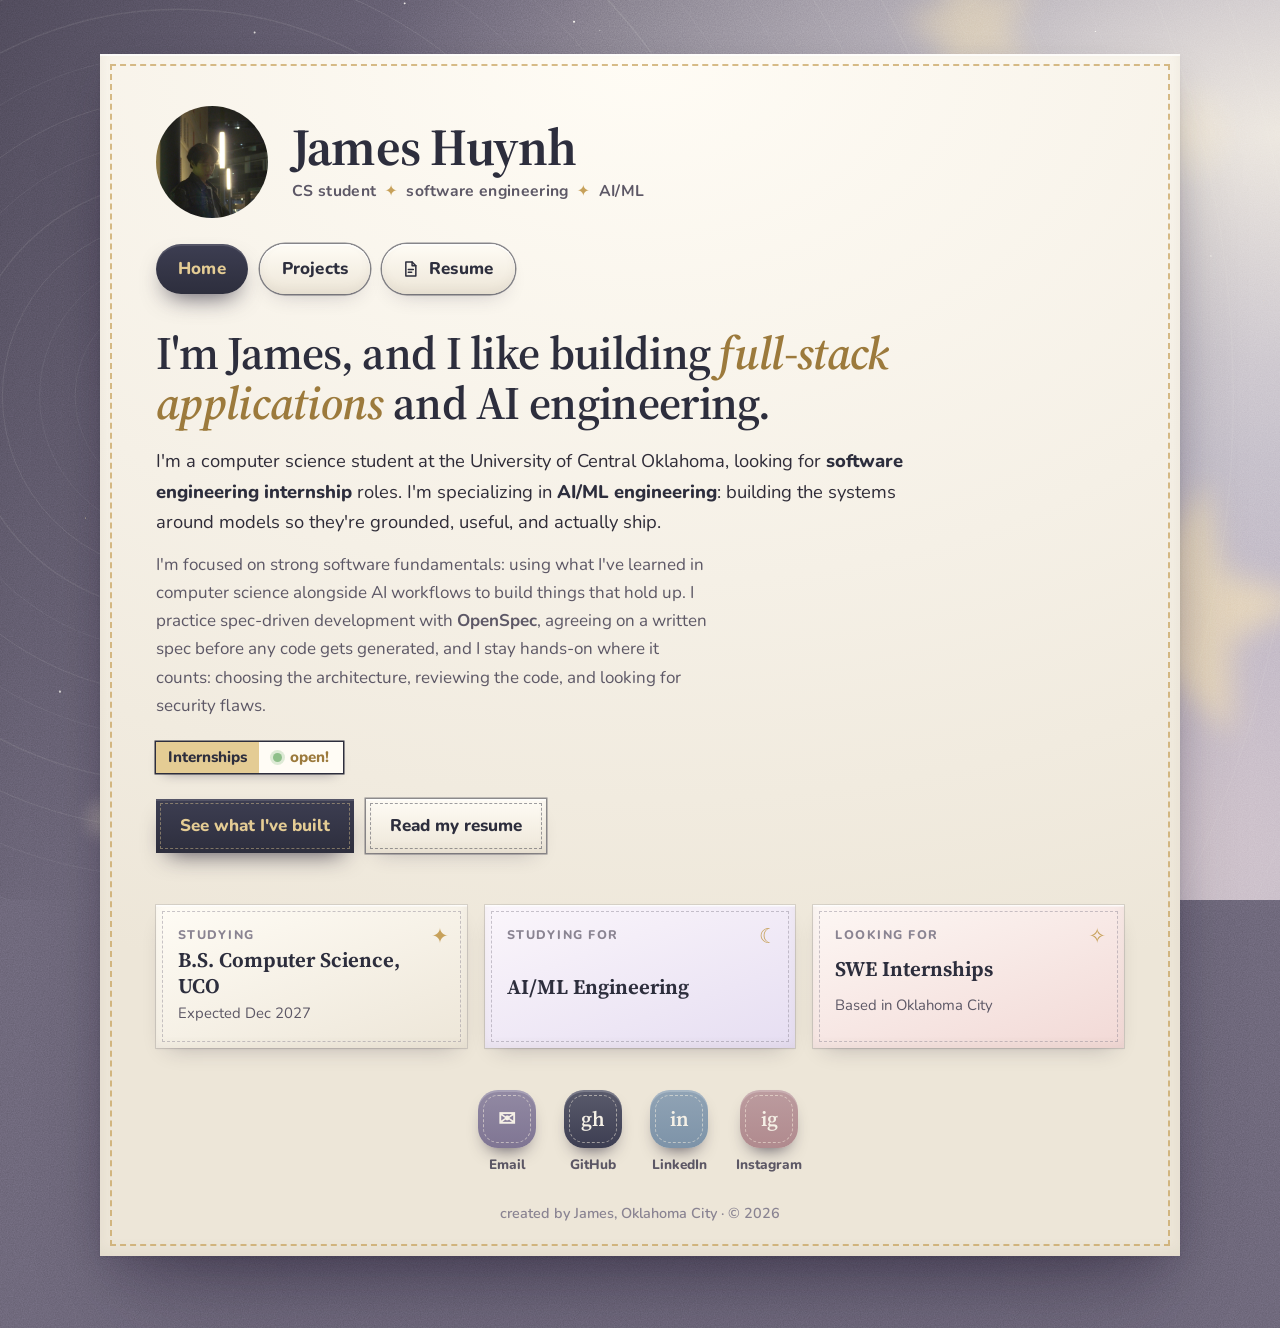
==== index.html @ ec223fef "Let the night sky breathe on phones The card now starts a third of the way down with wider margins a" ====
<!DOCTYPE html>
<html lang="en">
<head>
  <meta charset="UTF-8" />
  <meta name="viewport" content="width=device-width, initial-scale=1.0, viewport-fit=cover" />
  <title>James Huynh</title>
  <meta name="author" content="James Huynh" />
  <meta name="description" content="James Huynh, computer science student at the University of Central Oklahoma looking for software engineering internships, specializing in AI/ML engineering." />
  <meta name="theme-color" content="#686274" />
  <meta name="referrer" content="strict-origin-when-cross-origin" />

  <meta property="og:title" content="James Huynh" />
  <meta property="og:description" content="CS student looking for software engineering internships, specializing in AI/ML engineering." />
  <meta property="og:type" content="website" />
  <meta property="og:url" content="https://dearhuynh.com" />
  <meta property="og:image" content="https://dearhuynh.com/img/me.jpg" />

  <link rel="icon" href="data:image/svg+xml,%3Csvg xmlns='http://www.w3.org/2000/svg' viewBox='0 0 32 32'%3E%3Ccircle cx='16' cy='16' r='15' fill='%23686274'/%3E%3Cpath d='M16 5c.9 6.2 4.8 10.1 11 11-6.2.9-10.1 4.8-11 11-.9-6.2-4.8-10.1-11-11 6.2-.9 10.1-4.8 11-11z' fill='%23ffe8b0'/%3E%3C/svg%3E" />
  <link rel="preconnect" href="https://fonts.googleapis.com" />
  <link rel="preconnect" href="https://fonts.gstatic.com" crossorigin />
  <link href="https://fonts.googleapis.com/css2?family=Nunito:wght@400;600;700;800&family=Source+Serif+4:ital,opsz,wght@0,8..60,400..700;1,8..60,400..700&display=swap" rel="stylesheet" />
  <link rel="stylesheet" href="css/theme.css?v=20261109a" />
  <link rel="stylesheet" href="css/site.css?v=20261109a" />
  <script>document.documentElement.classList.add('js');</script>
</head>
<body>
  <a class="skip" href="#stage">Skip to content</a>

  <div class="sky" aria-hidden="true">
    <canvas class="sky-canvas"></canvas>
    <div class="bokeh">
      <span class="b1"><svg viewBox="0 0 100 100"><path d="M50 4l13 30 32 3-24 21 7 32-28-17-28 17 7-32L5 37l32-3z"/></svg></span>
      <span class="b2"><svg viewBox="0 0 100 100"><path d="M50 4l13 30 32 3-24 21 7 32-28-17-28 17 7-32L5 37l32-3z"/></svg></span>
      <span class="b3"><svg viewBox="0 0 100 100"><path d="M50 4l13 30 32 3-24 21 7 32-28-17-28 17 7-32L5 37l32-3z"/></svg></span>
      <i class="b4"></i><i class="b5"></i><i class="b6"></i>
    </div>
  </div>
  <div class="grain" aria-hidden="true"></div>

  <div class="stage" id="stage">
    <div class="plush">

      <header class="crest">
        <div class="avatar">
          <img src="img/me.jpg" alt="Photo of James" width="720" height="900" fetchpriority="high" />
        </div>
        <div class="crest-text">
          <h1>James Huynh</h1>
          <p class="tagline">CS student <i>✦</i> software engineering <i>✦</i> AI/ML</p>
        </div>
      </header>

      <nav class="pills" aria-label="Sections">
        <a class="pill" href="#home" data-view="home" aria-current="page">
          <span>Home</span>
        </a>
        <a class="pill" href="#projects" data-view="projects">
          <span>Projects</span>
        </a>
        <a class="pill" href="#resume" data-view="resume">
          <svg viewBox="0 0 24 24" aria-hidden="true"><path d="M7 3.5h7.5L19 8v12.5H7z" /><path d="M14.5 3.5V8H19M10 12.5h6M10 16h4" /></svg>
          <span>Resume</span>
        </a>
      </nav>

      <main class="views">

        <section class="view" id="home" data-view-panel="home" aria-label="About me">
          <div class="home-grid">
            <div class="hello">
              <h2 data-rise>I'm James, and I like building <em>full‑stack applications</em> and AI engineering.</h2>
              <p class="lead" data-rise>
                I'm a computer science student at the University of Central Oklahoma, looking for
                <strong>software engineering internship</strong> roles. I'm specializing in
                <strong>AI/ML engineering</strong>: building the systems around models so they're
                grounded, useful, and actually ship.
              </p>
              <p data-rise>
                I'm focused on strong software fundamentals: using what I've learned in computer science
                alongside AI workflows to build things that hold up. I practice spec-driven development
                with <strong>OpenSpec</strong>, agreeing on a written spec before any code gets generated,
                and I stay hands-on where it counts: choosing the architecture, reviewing the code, and
                looking for security flaws.
              </p>

              <p class="status-tag" data-rise>
                <span class="tag-label">Internships</span>
                <span class="tag-value"><i class="blink" aria-hidden="true"></i>open!</span>
              </p>

              <div class="cta" data-rise>
                <a class="btn btn-navy" href="#projects" data-go="projects">See what I've built</a>
                <a class="btn btn-cloth" href="#resume" data-go="resume">Read my resume</a>
              </div>
            </div>

          </div>

          <ul class="patches" aria-label="Quick facts">
            <li class="patch" data-rise>
              <span class="patch-icon" aria-hidden="true">✦</span>
              <span class="patch-label">Studying</span>
              <span class="patch-value">B.S. Computer Science, UCO</span>
              <span class="patch-sub">Expected Dec 2027</span>
            </li>
            <li class="patch" data-rise>
              <span class="patch-icon" aria-hidden="true">☾</span>
              <span class="patch-label">Studying for</span>
              <span class="patch-value">AI/ML Engineering</span>
            </li>
            <li class="patch" data-rise>
              <span class="patch-icon" aria-hidden="true">✧</span>
              <span class="patch-label">Looking for</span>
              <span class="patch-value">SWE Internships</span>
              <span class="patch-sub">Based in Oklahoma City</span>
            </li>
          </ul>
        </section>

        <section class="view" id="projects" data-view-panel="projects" aria-label="Projects">
          <header class="view-head">
            <p class="hand-note" data-rise>things I've made for real people</p>
            <h2 data-rise>Projects</h2>
          </header>

          <article class="project feature" data-rise aria-labelledby="feesh-title">
            <div class="project-top">
              <div>
                <p class="kicker"><span class="dot"></span>Client project · Twitch donations</p>
                <h3 id="feesh-title">FeeshTank</h3>
              </div>
              <ul class="chips" aria-label="What I did">
                <li>TypeScript</li><li>React</li><li>Fastify</li><li>PostgreSQL</li><li>Stripe</li><li>Twitch API</li><li>WebSockets</li>
              </ul>
            </div>

            <p class="project-lede">
              A Twitch donation app where a donation swims across the stream. Viewers draw a fish
              (or a jelly, or a star) in crayon on a fish template. The streamer approves it before it
              shows up live on their OBS overlay. Built for a client from a rough idea to a working
              product and led the technical side.
            </p>

            <div class="gallery" data-gallery>
              <button class="shot-main" type="button" aria-label="Open screenshot larger">
                <img src="img/projects/feeshtank-1.webp" alt="FeeshTank landing page: hand-drawn crayon fish, a jellyfish and a rocket swimming under the headline Every donation swims across your stream" width="1440" height="900" />
              </button>
              <div class="shot-thumbs" role="list">
                <button class="shot-thumb" type="button" role="listitem" aria-pressed="true"><img src="img/projects/feeshtank-1.webp" alt="FeeshTank landing page: hand-drawn crayon fish, a jellyfish and a rocket swimming under the headline Every donation swims across your stream" width="1440" height="900" loading="lazy" /></button>
                <button class="shot-thumb" type="button" role="listitem" aria-pressed="false"><img src="img/projects/feeshtank-2.webp" alt="The FeeshTank drawing page: a crayon fish on lined paper, a crayon palette, motion styles, and the Guppy, Koi and Whale tiers" width="1440" height="1279" loading="lazy" /></button>
                <button class="shot-thumb" type="button" role="listitem" aria-pressed="false"><img src="img/projects/feeshtank-3.webp" alt="Drawing with the tracing guide on, with a blank-paper warning above the send button" width="1440" height="1279" loading="lazy" /></button>
              </div>
            </div>

            <ol class="steps" aria-label="How it came together">
              <li>
                <h4>Requirements elicitation</h4>
                <p>Sat down with the client to turn the idea into clear, testable requirements before any code.</p>
              </li>
              <li>
                <h4>Choosing the architecture</h4>
                <p>Weighed the options against those requirements and picked the stack and structure we built on.</p>
              </li>
              <li>
                <h4>Designer + client</h4>
                <p>Worked with a graphic designer and the client to bring the look to life without losing what it needed to do.</p>
              </li>
              <li>
                <h4>Security audits + review</h4>
                <p>Ran security audits and reviewed code so what shipped was something I'd stand behind.</p>
              </li>
            </ol>
          </article>

          <article class="project" data-rise aria-labelledby="mimi-title">
            <div class="project-top">
              <div>
                <p class="kicker"><span class="dot"></span>Discord stream alert bot · built for a VTuber community</p>
                <h3 id="mimi-title">Mimi Bot</h3>
              </div>
              <ul class="chips" aria-label="Built with">
                <li>Python</li><li>discord.py</li><li>Twitch API</li><li>Google Cloud</li>
              </ul>
            </div>

            <div class="mimi">
              <div class="mimi-text">
                <h4 class="mini-head">The task</h4>
                <p>
                  The client wanted their own custom, private Discord bot to fulfill their needs. The goal
                  was to create a bot that could announce Twitch streams and have certain features.
                </p>
                <h4 class="mini-head">What the Discord bot does</h4>
                <ul class="star-list">
                  <li>Uses the Discord and Twitch APIs to send alerts to a chosen channel</li>
                  <li>When a stream ends, the embed updates to reflect the stream's end and how long it lasted</li>
                  <li>Each member gets their own custom colors and messages</li>
                  <li>Custom commands let the client control the bot's actions</li>
                </ul>
              </div>
              <div class="gallery gallery-single" data-gallery>
                <button class="shot-main" type="button" aria-label="Open screenshot larger">
                  <img src="img/projects/mimi-alerts.webp" alt="Two Mimi alerts in Discord after their streams ended, each with its own embed color, the game, how long the stream lasted, and a Visit Channel button. Usernames and stream titles are redacted." width="900" height="1286" loading="lazy" />
                </button>
              </div>
            </div>
          </article>


          <dialog class="lightbox" data-lightbox aria-label="Screenshot">
            <img alt="" />
            <button class="lightbox-close" type="button" aria-label="Close">✕</button>
          </dialog>
        </section>

        <section class="view" id="resume" data-view-panel="resume" aria-label="Resume">
          <header class="view-head resume-head">
            <div>
              <p class="hand-note" data-rise>the one-page version of me</p>
              <h2 data-rise>Resume</h2>
            </div>
            <div class="resume-actions" data-rise>
              <a class="btn btn-navy" href="resume.pdf" download="James_Huynh_Resume.pdf">Download PDF</a>
              <button class="btn btn-cloth" type="button" data-print>Print</button>
            </div>
          </header>

          <div class="paper-wrap" data-rise>
            <article class="sheet" aria-label="Resume of James Huynh">
              <header class="sheet-head">
                <h3>James Huynh</h3>
                <p class="sheet-contact">
                  <a href="tel:+14055055160">405-505-5160</a>
                  <a href="mailto:jameshuynh.dev@gmail.com">jameshuynh.dev@gmail.com</a>
                  <a href="https://www.linkedin.com/in/jameshuynh-dev/" target="_blank" rel="noopener noreferrer">linkedin.com/in/jameshuynh-dev</a>
                  <a href="https://github.com/jameshuynh-dev" target="_blank" rel="noopener noreferrer">github.com/jameshuynh-dev</a>
                  <a href="https://dearhuynh.com">dearhuynh.com</a>
                </p>
              </header>

              <section>
                <h4>Education</h4>
                <div class="item">
                  <p class="row"><b>University of Central Oklahoma</b><span>Edmond, OK</span></p>
                  <p class="row sub"><i>Bachelor of Science in Computer Science, GPA: 3.66</i><i>Expected Dec. 2027</i></p>
                </div>
                <div class="item">
                  <p class="row"><b>Oklahoma City Community College</b><span>Oklahoma City, OK</span></p>
                  <p class="row sub"><i>Associate of Science in Computer Science</i><i>2024 – 2025</i></p>
                </div>
                <p class="note"><b>Relevant Coursework:</b> Linear Algebra, Discrete Mathematics, Software Engineering, Computer Organization &amp; Architecture II, Digital Logic, C++ Programming, Cybersecurity, Statistics, Software Development</p>
                <p class="note"><b>Upcoming Coursework:</b> Artificial Intelligence, Machine Learning, Deep Learning</p>
              </section>

              <section>
                <h4>Projects</h4>
                <div class="item">
                  <p class="row"><span><b>FeeshTank</b> <span class="sep">|</span> <i>Twitch Donation App (Client Project)</i></span><span>2026</span></p>
                  <p class="note"><b>Tech Stack:</b> TypeScript, React, Node.js (Fastify), PostgreSQL, Stripe, WebSockets, Docker, Railway</p>
                  <ul>
                    <li>Built a Twitch donation app where viewers draw a fish that swims across the stream through an OBS overlay once approved by the streamer.</li>
                    <li>Led requirements elicitation with the client, defining core feature sets including donation tiers and hold-until-approved payment processing.</li>
                    <li>Architected application structure and designed user interfaces in collaboration with a graphic designer and the client.</li>
                    <li>Executed security audits and code reviews throughout development to ensure code quality and maintainability.</li>
                    <li>Wrote unit and end-to-end tests with Vitest and Playwright covering webhooks, tank logic, and the full donation flow.</li>
                  </ul>
                </div>
                <div class="item">
                  <p class="row"><span><b>Custom Alerts Discord Bot</b> <span class="sep">|</span> <i>Client Project</i></span><span>2026</span></p>
                  <p class="note"><b>Tech Stack:</b> Python, discord.py, Twitch API, Google Cloud</p>
                  <ul>
                    <li>Gathered requirements from a streaming community's organizer and built a private bot posting live embed alerts when members go live on Twitch.</li>
                    <li>Enabled custom organizer configurations for member profiles, including tailored embed colors and direct stream redirection buttons.</li>
                    <li>Automated stream status tracking to update alerts upon stream conclusion with final title, category, and total duration.</li>
                    <li>Deployed and maintained the bot on a Google Cloud VM running 24/7 for the community's live notifications.</li>
                  </ul>
                </div>
              </section>

              <section>
                <h4>Technical Skills</h4>
                <p class="note"><b>Languages:</b> Python, Java, C++, TypeScript, HTML, CSS</p>
                <p class="note"><b>Frameworks &amp; Libraries:</b> React, Node.js, Tailwind CSS</p>
                <p class="note"><b>Databases:</b> PostgreSQL</p>
                <p class="note"><b>Tools &amp; Infrastructure:</b> Git, GitHub, Docker, Railway, Google Cloud, OpenSpec</p>
              </section>

              <section>
                <h4>Experience</h4>
                <div class="item">
                  <p class="row"><b>DoorDash Delivery Driver</b><span>Oklahoma City, OK <span class="sep">|</span> 2024 – Present</span></p>
                  <p class="row sub"><i>Part-time job during studies</i></p>
                </div>
              </section>
            </article>
          </div>
        </section>

      </main>

      <footer class="hem">
        <ul class="buttons" aria-label="Find me">
          <li><a class="round" href="mailto:jameshuynh.dev@gmail.com"><span class="round-face">✉</span><span class="round-label">Email</span></a></li>
          <li><a class="round" href="https://github.com/jameshuynh-dev" target="_blank" rel="noopener noreferrer"><span class="round-face">gh</span><span class="round-label">GitHub</span></a></li>
          <li><a class="round" href="https://www.linkedin.com/in/jameshuynh-dev/" target="_blank" rel="noopener noreferrer"><span class="round-face">in</span><span class="round-label">LinkedIn</span></a></li>
          <li><a class="round" href="https://www.instagram.com/dearhuynh/" target="_blank" rel="noopener noreferrer"><span class="round-face">ig</span><span class="round-label">Instagram</span></a></li>
        </ul>
        <p class="signoff">created by James, Oklahoma City · &copy; 2026</p>
      </footer>
    </div>
  </div>

  <script src="js/sky.js?v=20261109a" defer></script>
  <script src="js/app.js?v=20261109a" defer></script>
  <script src="js/trail.js?v=20261109a" defer></script>
</body>
</html>
---- css/theme.css ----
/* palette: dusk lavender sky, cream cloth, navy and soft gold */
:root {
  --sky-deep: #4c4757;
  --sky: #686274;
  --sky-mid: #8a849a;
  --sky-soft: #b5afc0;
  --sky-glow: #ece6de;

  --cream: #f5f0e6;
  --cream-2: #ede6d8;
  --cream-3: #e2d9c7;
  --ivory: #fffcf5;

  --navy: #2d2e3d;
  --navy-2: #3d3e52;
  --ink: #2f2c38;
  --ink-soft: #5d5866;
  --ink-faint: #8a8492;

  --gold: #c7a15a;
  --gold-soft: #e4cc94;
  --gold-deep: #9c7a3c;
  --gold-glow: #ffe8b0;

  --lilac: #cbbfe0;
  --lilac-soft: #e6def2;
  --rose: #d9a7a6;
  --rose-soft: #f2d9d6;
  --sage: #9db3a8;
  --amber: #d9b27e;
  --dusk: #8e97b8;

  --font-display: "Source Serif 4", "Iowan Old Style", Georgia, serif;
  --font-body: "Nunito", ui-rounded, "SF Pro Rounded", system-ui, sans-serif;

  --radius-plush: 30px;
  --radius-patch: 22px;
  --radius-pill: 999px;

  --stitch: 2px dashed color-mix(in srgb, var(--gold) 70%, transparent);
  --stitch-soft: 1.5px dashed color-mix(in srgb, var(--ink-faint) 45%, transparent);

  --shadow-plush:
    inset 0 2px 0 rgba(255, 255, 255, 0.7),
    inset 0 -6px 14px rgba(120, 100, 80, 0.08),
    0 2px 3px rgba(40, 32, 50, 0.08),
    0 18px 40px -12px rgba(40, 32, 55, 0.35),
    0 60px 90px -40px rgba(30, 24, 45, 0.45);
  --shadow-patch:
    inset 0 1.5px 0 rgba(255, 255, 255, 0.8),
    inset 0 -4px 10px rgba(120, 100, 80, 0.07),
    0 1px 2px rgba(40, 32, 50, 0.08),
    0 10px 22px -12px rgba(40, 32, 55, 0.3);

  --ease-soft: cubic-bezier(0.22, 1, 0.36, 1);
  --ease-squish: cubic-bezier(0.34, 1.56, 0.64, 1);

  --gutter: clamp(16px, 4vw, 40px);
}

*, *::before, *::after { box-sizing: border-box; }

html {
  color-scheme: light;
  -webkit-text-size-adjust: 100%;
  scrollbar-color: var(--sky-soft) var(--sky-deep);
}

body {
  margin: 0;
  min-height: 100vh;
  min-height: 100dvh;
  font-family: var(--font-body);
  font-size: 1.0625rem;
  line-height: 1.65;
  color: var(--ink);
  background: var(--sky);
  -webkit-font-smoothing: antialiased;
  overflow-x: clip;
}

h1, h2, h3, h4 {
  margin: 0;
  font-family: var(--font-display);
  font-weight: 600;
  line-height: 1.08;
  letter-spacing: -0.015em;
  text-wrap: balance;
}

p { margin: 0; text-wrap: pretty; }
a { color: inherit; }
img { max-width: 100%; height: auto; display: block; }
svg { display: block; }
button { font: inherit; color: inherit; }
[hidden] { display: none !important; }

::selection { background: var(--gold-soft); color: var(--navy); }

:focus-visible {
  outline: 2.5px solid var(--gold);
  outline-offset: 3px;
  border-radius: 10px;
}

.sr-only {
  position: absolute;
  width: 1px; height: 1px;
  overflow: hidden;
  clip-path: inset(50%);
  white-space: nowrap;
}

@media (prefers-reduced-motion: reduce) {
  *, *::before, *::after {
    animation-duration: 0.01ms !important;
    animation-iteration-count: 1 !important;
    transition-duration: 0.01ms !important;
    scroll-behavior: auto !important;
  }
}
---- css/site.css ----
/* ---------- sky + grain ---------- */

.sky {
  position: fixed;
  inset: 0;
  z-index: 0;
  background:
    radial-gradient(120% 90% at 100% 15%, var(--sky-glow) 0%, color-mix(in srgb, var(--sky-glow) 40%, transparent) 28%, transparent 60%),
    radial-gradient(80% 70% at 85% 95%, rgba(242, 217, 214, 0.45), transparent 65%),
    linear-gradient(118deg, var(--sky-deep) 0%, var(--sky) 32%, var(--sky-mid) 58%, var(--sky-soft) 82%);
}

.grain {
  position: fixed;
  inset: -50%;
  z-index: 1;
  pointer-events: none;
  opacity: 0.16;
  mix-blend-mode: overlay;
  background-image: url("data:image/svg+xml,%3Csvg xmlns='http://www.w3.org/2000/svg' width='220' height='220'%3E%3Cfilter id='n'%3E%3CfeTurbulence type='fractalNoise' baseFrequency='0.85' numOctaves='3' stitchTiles='stitch'/%3E%3CfeColorMatrix values='0 0 0 0 1 0 0 0 0 1 0 0 0 0 1 0 0 0 1.4 -0.2'/%3E%3C/filter%3E%3Crect width='100%25' height='100%25' filter='url(%23n)'/%3E%3C/svg%3E");
}

.skip {
  position: fixed;
  top: 12px; left: 12px;
  z-index: 100;
  padding: 10px 16px;
  border-radius: var(--radius-pill);
  background: var(--navy);
  color: var(--cream);
  text-decoration: none;
  transform: translateY(-160%);
  transition: transform 0.25s var(--ease-soft);
}
.skip:focus { transform: none; }

/* ---------- the plush card ---------- */

.stage {
  position: relative;
  z-index: 2;
  padding: clamp(28px, 6vh, 72px) var(--gutter) clamp(40px, 8vh, 96px);
}

.plush {
  position: relative;
  max-width: 1080px;
  margin-inline: auto;
  border-radius: var(--radius-plush);
  background:
    radial-gradient(130% 80% at 50% 0%, var(--ivory), var(--cream) 55%, var(--cream-2));
  box-shadow: var(--shadow-plush);
  padding-bottom: 8px;
}

/* the quilted seam that runs around the whole card */
.plush::before {
  content: "";
  position: absolute;
  inset: 10px;
  border-radius: calc(var(--radius-plush) - 10px);
  border: var(--stitch);
  pointer-events: none;
}

/* ---------- crest ---------- */

.crest {
  display: flex;
  align-items: center;
  gap: clamp(14px, 2.5vw, 24px);
  padding: clamp(34px, 5vw, 52px) clamp(28px, 5vw, 56px) 8px;
}

.avatar {
  flex: none;
  width: clamp(84px, 10vw, 112px);
  aspect-ratio: 1;
}
.avatar img {
  width: 100%;
  height: 100%;
  border-radius: 50%;
  object-fit: cover;
  object-position: 50% 30%;
}

.crest h1 {
  font-size: clamp(2rem, 4vw + 0.5rem, 3.25rem);
  color: var(--navy);
  font-weight: 650;
}

.tagline {
  margin-top: 4px;
  font-size: 0.98rem;
  font-weight: 700;
  color: var(--ink-soft);
  letter-spacing: 0.02em;
}
.tagline i {
  font-style: normal;
  color: var(--gold);
  margin-inline: 4px;
}

/* ---------- nav pills ---------- */

.pills {
  position: relative;
  display: flex;
  flex-wrap: wrap;
  gap: 12px;
  padding: 18px clamp(28px, 5vw, 56px) 8px;
}

.pill {
  --pill-bg: var(--cream-2);
  position: relative;
  display: inline-flex;
  align-items: center;
  gap: 9px;
  padding: 11px 22px 11px 18px;
  border-radius: var(--radius-pill);
  background: linear-gradient(var(--ivory), var(--pill-bg));
  color: var(--navy);
  font-weight: 800;
  letter-spacing: 0.01em;
  text-decoration: none;
  box-shadow: var(--shadow-patch), 0 0 0 1.5px rgba(45, 46, 61, 0.55);
  transition: transform 0.35s var(--ease-squish), box-shadow 0.3s ease, color 0.3s ease, background 0.3s ease;
  -webkit-tap-highlight-color: transparent;
}
.pill svg {
  width: 20px;
  height: 20px;
  fill: none;
  stroke: currentColor;
  stroke-width: 1.8;
  stroke-linecap: round;
  stroke-linejoin: round;
}
.pill:hover { transform: translateY(-2px); }
.pill:active { transform: translateY(1px) scale(0.95); }

.pill[aria-current="page"] {
  background: linear-gradient(var(--navy-2), var(--navy));
  color: var(--gold-soft);
  box-shadow: inset 0 2px 0 rgba(255, 255, 255, 0.12), 0 10px 22px -10px rgba(30, 24, 45, 0.7), 0 0 0 1.5px var(--navy);
}

/* ---------- views ---------- */

.views {
  position: relative;
  padding: 26px clamp(28px, 5vw, 56px) 34px;
}

.view h2 {
  color: var(--navy);
  font-size: clamp(1.9rem, 2.6vw + 0.9rem, 2.9rem);
}
.view h2 em {
  font-style: italic;
  color: var(--gold-deep);
}

.hand-note {
  font-size: 0.82rem;
  font-weight: 800;
  letter-spacing: 0.12em;
  text-transform: uppercase;
  color: var(--ink-faint);
  margin-bottom: 8px;
}

.lead {
  font-size: 1.15rem;
  margin-block: 18px 14px;
  color: var(--ink);
}
.lead strong { color: var(--navy); font-weight: 800; }
.hello p:not([class]) { color: var(--ink-soft); max-width: 56ch; }

/* ---------- home ---------- */

.home-grid {
  max-width: 760px;
}

.status-tag {
  display: inline-flex;
  align-items: stretch;
  margin-top: 22px;
  border-radius: 10px;
  overflow: hidden;
  font-size: 0.95rem;
  font-weight: 800;
  line-height: 1;
  box-shadow: 0 0 0 1.5px var(--navy), 0 6px 14px -8px rgba(30, 24, 45, 0.6);
}
.tag-label {
  padding: 8px 12px;
  background: var(--gold-soft);
  color: var(--navy);
}
.tag-value {
  display: inline-flex;
  align-items: center;
  gap: 8px;
  padding: 8px 14px;
  background: var(--ivory);
  color: var(--gold-deep);
}
.blink {
  width: 9px;
  height: 9px;
  border-radius: 50%;
  background: #8fbf8a;
  box-shadow: 0 0 0 3px rgba(143, 191, 138, 0.3);
  animation: blink 2.4s ease-in-out infinite;
}
@keyframes blink {
  50% { box-shadow: 0 0 0 7px rgba(143, 191, 138, 0); }
}

.cta {
  display: flex;
  flex-wrap: wrap;
  gap: 12px;
  margin-top: 26px;
}

.btn {
  position: relative;
  display: inline-flex;
  align-items: center;
  padding: 13px 24px;
  border-radius: 16px;
  font-weight: 800;
  text-decoration: none;
  transition: transform 0.35s var(--ease-squish), box-shadow 0.3s ease;
  -webkit-tap-highlight-color: transparent;
}
.btn::after {
  content: "";
  position: absolute;
  inset: 4px;
  border-radius: 12px;
  border: 1.5px dashed currentColor;
  opacity: 0.45;
  pointer-events: none;
}
.btn:hover { transform: translateY(-2px); }
.btn:active { transform: translateY(1px) scale(0.96); }

.btn-navy {
  background: linear-gradient(var(--navy-2), var(--navy));
  color: var(--gold-soft);
  box-shadow: inset 0 2px 0 rgba(255, 255, 255, 0.12), 0 12px 24px -12px rgba(30, 24, 45, 0.8);
}
.btn-cloth {
  background: linear-gradient(var(--ivory), var(--cream-2));
  color: var(--navy);
  box-shadow: var(--shadow-patch), 0 0 0 1.5px rgba(45, 46, 61, 0.5);
}

/* ---------- patches ---------- */

.patches {
  list-style: none;
  margin: clamp(34px, 5vw, 52px) 0 0;
  padding: 0;
  display: grid;
  grid-template-columns: repeat(3, minmax(0, 1fr));
  gap: 18px;
}

.patch {
  position: relative;
  display: grid;
  gap: 2px;
  padding: 20px 22px 22px;
  border-radius: var(--radius-patch);
  background: linear-gradient(160deg, var(--ivory), var(--cream-2));
  box-shadow: var(--shadow-patch), 0 0 0 1px rgba(45, 46, 61, 0.12);
  transition: transform 0.45s var(--ease-squish), box-shadow 0.3s ease;
}
.patch::before {
  content: "";
  position: absolute;
  inset: 6px;
  border-radius: calc(var(--radius-patch) - 6px);
  border: var(--stitch-soft);
  pointer-events: none;
}
.patch:nth-child(2) { background: linear-gradient(160deg, #fbf6fb, var(--lilac-soft)); }
.patch:nth-child(3) { background: linear-gradient(160deg, #fdf7f4, var(--rose-soft)); }
.patch:hover { transform: translateY(-4px); }

.patch-icon {
  position: absolute;
  top: 14px;
  right: 18px;
  color: var(--gold);
  font-size: 1.3rem;
}
.patch-label {
  font-size: 0.78rem;
  font-weight: 800;
  letter-spacing: 0.12em;
  text-transform: uppercase;
  color: var(--ink-faint);
}
.patch-value {
  font-family: var(--font-display);
  font-size: 1.3rem;
  font-weight: 650;
  color: var(--navy);
  line-height: 1.25;
}
.patch-sub {
  font-size: 0.93rem;
  color: var(--ink-soft);
}

/* ---------- hem ---------- */

.hem {
  padding: 8px clamp(28px, 5vw, 56px) 22px;
}

.buttons {
  list-style: none;
  margin: 0 0 26px;
  padding: 0;
  display: flex;
  flex-wrap: wrap;
  justify-content: center;
  gap: clamp(14px, 3vw, 28px);
}

.round {
  display: grid;
  justify-items: center;
  gap: 6px;
  text-decoration: none;
  -webkit-tap-highlight-color: transparent;
}
.round-face {
  --face: var(--navy-2);
  position: relative;
  width: 58px;
  height: 58px;
  border-radius: 20px;
  display: grid;
  place-items: center;
  background: linear-gradient(color-mix(in srgb, var(--face) 85%, #fff), var(--face));
  color: var(--cream);
  font-family: var(--font-display);
  font-size: 1.3rem;
  font-weight: 600;
  box-shadow: inset 0 2px 0 rgba(255, 255, 255, 0.2), 0 10px 18px -10px rgba(30, 24, 45, 0.8);
  transition: transform 0.4s var(--ease-squish);
}
.round-face::after {
  content: "";
  position: absolute;
  inset: 5px;
  border-radius: 15px;
  border: 1.5px dashed rgba(255, 248, 230, 0.5);
}
.buttons li:nth-child(1) .round-face { --face: #7f7593; }
.buttons li:nth-child(2) .round-face { --face: var(--navy-2); }
.buttons li:nth-child(3) .round-face { --face: #7d93a8; }
.buttons li:nth-child(4) .round-face { --face: #b08a8e; }

.round:hover .round-face { transform: translateY(-4px) scale(1.04); }
.round:active .round-face { transform: scale(0.92); }

.round-label {
  font-size: 0.85rem;
  font-weight: 800;
  color: var(--ink-soft);
}

.signoff {
  margin-top: 16px;
  text-align: center;
  font-size: 0.9rem;
  font-weight: 600;
  color: var(--ink-faint);
}

/* ---------- small screens ---------- */

@media (max-width: 820px) {
  .patches { grid-template-columns: 1fr; }
}

@media (max-width: 520px) {
  .plush { border-radius: 24px; }
  .plush::before { inset: 7px; border-radius: 18px; }
  .crest { padding-inline: 22px; }
  /* on phones the sky gets its own space: open on the stars, wider margins, room below */
  .stage { padding: 34vh 20px 26vh; padding: 34svh 20px 26svh; }
  .avatar { width: 78px; }
  .pills { padding-inline: 18px; gap: 8px; display: grid; grid-template-columns: repeat(3, 1fr); }
  .pill { flex-direction: column; justify-content: center; gap: 3px; padding: 10px 4px 9px; border-radius: 18px; font-size: 0.9rem; }
  .pill-bead { border-radius: 18px; }
  .pill svg { width: 19px; height: 19px; }
  .views { padding-inline: 22px; }
  .hem { padding-inline: 22px; }
}

/* ---------- sky canvas + bokeh ---------- */

.sky-canvas {
  position: absolute;
  inset: 0;
  display: block;
}

.bokeh {
  position: absolute;
  inset: 0;
  overflow: hidden;
  pointer-events: none;
}
.bokeh span,
.bokeh i {
  position: absolute;
  display: block;
  animation: drift 18s ease-in-out infinite alternate;
}
.bokeh svg {
  width: 100%;
  height: 100%;
  fill: var(--gold-glow);
}
.bokeh span { filter: blur(14px); opacity: 0.55; }
.bokeh .b1 { right: -3vw; top: 52vh; width: 22vw; max-width: 300px; aspect-ratio: 1; rotate: 12deg; }
.bokeh .b2 { right: 18vw; top: -6vh; width: 12vw; max-width: 170px; aspect-ratio: 1; rotate: -14deg; opacity: 0.4; animation-duration: 24s; }
.bokeh .b3 { right: 8vw; top: 24vh; width: 8vw; max-width: 110px; aspect-ratio: 1; rotate: 30deg; opacity: 0.35; filter: blur(9px); animation-duration: 21s; }
.bokeh i {
  border-radius: 50%;
  background: radial-gradient(circle, rgba(255, 240, 205, 0.7), rgba(255, 240, 205, 0) 70%);
  filter: blur(4px);
}
.bokeh .b4 { right: 30vw; top: 70vh; width: 70px; height: 70px; animation-duration: 15s; }
.bokeh .b5 { right: 3vw; top: 8vh; width: 120px; height: 120px; opacity: 0.6; animation-duration: 26s; }
.bokeh .b6 { left: 6vw; bottom: 6vh; width: 54px; height: 54px; opacity: 0.4; animation-duration: 19s; }

@keyframes drift {
  from { transform: translate3d(0, 0, 0) scale(1); }
  to { transform: translate3d(-18px, 14px, 0) scale(1.06); }
}

@media (max-width: 700px) {
  .bokeh .b2, .bokeh .b3, .bokeh .b4 { display: none; }
  .bokeh .b1 { width: 46vw; top: 70vh; }
}

/* ---------- switching views ---------- */

.views { transition: height 0.55s var(--ease-soft); }
.js .views { overflow: clip; overflow-clip-margin: 40px; }

.view {
  transition: opacity 0.26s ease, transform 0.26s ease, filter 0.26s ease;
}
.view.is-leaving {
  opacity: 0;
  transform: translateY(-10px) scale(0.99);
  filter: blur(6px);
}

.view [data-rise] {
  transition:
    opacity 0.6s ease calc(var(--i, 0) * 65ms),
    transform 0.8s var(--ease-soft) calc(var(--i, 0) * 65ms),
    filter 0.6s ease calc(var(--i, 0) * 65ms);
}
.view.is-entering [data-rise] {
  opacity: 0;
  transform: translateY(18px);
  filter: blur(5px);
  transition: none;
}

/* ---------- the sliding bead under the active pill ---------- */

.pill-bead {
  position: absolute;
  top: 0;
  left: 0;
  z-index: 0;
  border-radius: var(--radius-pill);
  background: linear-gradient(var(--navy-2), var(--navy));
  box-shadow: inset 0 2px 0 rgba(255, 255, 255, 0.12), 0 12px 24px -10px rgba(30, 24, 45, 0.75);
  transition: transform 0.55s var(--ease-squish), width 0.45s var(--ease-soft);
  pointer-events: none;
}
.has-bead .pill { z-index: 1; }
.has-bead .pill[aria-current="page"] {
  background: transparent;
  box-shadow: none;
}

/* ---------- cursor trail ---------- */

.trail {
  position: fixed;
  inset: 0;
  z-index: 60;
  pointer-events: none;
}

/* ---------- projects ---------- */

.view-head { margin-bottom: 26px; }

.project {
  position: relative;
  padding: clamp(22px, 3.5vw, 36px);
  border-radius: var(--radius-patch);
  background: linear-gradient(165deg, var(--ivory), var(--cream-2));
  box-shadow: var(--shadow-patch), 0 0 0 1px rgba(45, 46, 61, 0.12);
}
.project + .project { margin-top: 26px; }
.project::before {
  content: "";
  position: absolute;
  inset: 8px;
  border-radius: calc(var(--radius-patch) - 8px);
  border: var(--stitch-soft);
  pointer-events: none;
}
.project.feature {
  background:
    radial-gradient(90% 70% at 100% 0%, rgba(230, 222, 242, 0.85), transparent 60%),
    linear-gradient(165deg, var(--ivory), var(--cream-2));
}
.project.feature::after {
  content: "featured ✦";
  position: absolute;
  top: -13px;
  right: 26px;
  padding: 3px 14px 5px;
  border-radius: 8px;
  background: var(--gold-soft);
  color: var(--navy);
  font-weight: 800;
  font-size: 0.85rem;
  line-height: 1.2;
  box-shadow: 0 0 0 1.5px var(--navy), 0 6px 12px -6px rgba(30, 24, 45, 0.6);
}

.project-top {
  display: flex;
  flex-wrap: wrap;
  align-items: flex-end;
  justify-content: space-between;
  gap: 14px 24px;
}
.project h3 {
  font-size: clamp(1.7rem, 2vw + 1rem, 2.4rem);
  color: var(--navy);
}
.kicker {
  display: inline-flex;
  align-items: center;
  gap: 8px;
  margin-bottom: 6px;
  font-size: 0.8rem;
  font-weight: 800;
  letter-spacing: 0.12em;
  text-transform: uppercase;
  color: var(--ink-faint);
}
.kicker .dot {
  width: 8px;
  height: 8px;
  border-radius: 50%;
  background: var(--gold);
  box-shadow: 0 0 0 3px rgba(199, 161, 90, 0.25);
}

.chips {
  list-style: none;
  margin: 0;
  padding: 0;
  display: flex;
  flex-wrap: wrap;
  gap: 8px;
}
.chips li,
.chip {
  padding: 5px 13px;
  border-radius: var(--radius-pill);
  background: var(--cream);
  font-size: 0.85rem;
  font-weight: 800;
  color: var(--ink-soft);
  box-shadow: inset 0 0 0 1.5px rgba(45, 46, 61, 0.18);
}

.project-lede {
  margin-top: 16px;
  max-width: 68ch;
  color: var(--ink-soft);
  font-size: 1.08rem;
}

/* screenshot gallery */
.gallery {
  margin-top: 24px;
  display: grid;
  gap: 12px;
}
.shot-main {
  position: relative;
  display: block;
  padding: 8px;
  border: 0;
  border-radius: 20px;
  background: #fff;
  cursor: zoom-in;
  box-shadow: -2px 0 0 rgba(255, 120, 150, 0.25), 2px 0 0 rgba(110, 200, 255, 0.25), 0 20px 36px -20px rgba(30, 24, 45, 0.6);
  transition: transform 0.5s var(--ease-soft);
}
.shot-main:hover { transform: translateY(-3px); }
.shot-main img,
.shot-thumb img {
  width: 100%;
  aspect-ratio: 16 / 10;
  object-fit: cover;
  object-position: top;
  border-radius: 13px;
  background: var(--cream-2);
}
.shot-main img { transition: opacity 0.3s ease, filter 0.3s ease; }
.shot-main.is-swapping img { opacity: 0; filter: blur(6px); }

.shot-thumbs {
  display: grid;
  grid-template-columns: repeat(3, minmax(0, 1fr));
  gap: 10px;
}
.shot-thumb {
  padding: 4px;
  border: 0;
  border-radius: 12px;
  background: #fff;
  cursor: pointer;
  opacity: 0.62;
  box-shadow: 0 0 0 1.5px rgba(45, 46, 61, 0.12);
  transition: opacity 0.25s ease, transform 0.35s var(--ease-squish), box-shadow 0.25s ease;
}
.shot-thumb img { border-radius: 9px; }
.shot-thumb:hover { opacity: 0.9; transform: translateY(-2px); }
.shot-thumb[aria-pressed="true"] {
  opacity: 1;
  box-shadow: 0 0 0 2px var(--gold), 0 8px 16px -10px rgba(30, 24, 45, 0.6);
}

/* while a screenshot hasn't been added yet, its frame stays a soft empty slide */
.shot-missing {
  position: relative;
  display: grid;
  place-items: center;
  width: 100%;
  aspect-ratio: 16 / 10;
  border-radius: 13px;
  background:
    radial-gradient(circle at 30% 30%, rgba(255, 255, 255, 0.6), transparent 50%),
    linear-gradient(135deg, var(--lilac-soft), var(--rose-soft));
  color: var(--ink-faint);
  font-size: 0.95rem;
}
.shot-thumb .shot-missing { border-radius: 9px; font-size: 0; }

.lightbox {
  max-width: min(1200px, 94vw);
  padding: 10px;
  border: 0;
  border-radius: 20px;
  background: #fff;
  box-shadow: 0 30px 80px -20px rgba(20, 16, 30, 0.7);
}
.lightbox::backdrop {
  background: rgba(40, 36, 52, 0.6);
  backdrop-filter: blur(6px);
}
.lightbox[open] { animation: pop 0.4s var(--ease-soft); }
.lightbox img { border-radius: 12px; max-height: 84vh; width: auto; margin: auto; }
.lightbox-close {
  position: absolute;
  top: 18px;
  right: 18px;
  width: 38px;
  height: 38px;
  border: 0;
  border-radius: 50%;
  background: var(--navy);
  color: var(--gold-soft);
  cursor: pointer;
}
@keyframes pop {
  from { opacity: 0; transform: translateY(14px) scale(0.97); }
}

/* how it came together */
.steps {
  list-style: none;
  counter-reset: step;
  margin: 30px 0 0;
  padding: 0;
  display: grid;
  grid-template-columns: repeat(4, minmax(0, 1fr));
  gap: 18px;
  position: relative;
}
.steps::before {
  content: "";
  position: absolute;
  top: 17px;
  left: 18px;
  right: 18px;
  border-top: 2px dashed color-mix(in srgb, var(--gold) 60%, transparent);
}
.steps li {
  position: relative;
  counter-increment: step;
  padding-top: 48px;
}
.steps li::before {
  content: counter(step);
  position: absolute;
  top: 0;
  left: 0;
  width: 36px;
  height: 36px;
  display: grid;
  place-items: center;
  border-radius: 50%;
  background: var(--navy);
  color: var(--gold-soft);
  font-family: var(--font-display);
  font-weight: 600;
  box-shadow: 0 0 0 4px var(--cream), 0 0 0 5.5px var(--gold);
}
.steps h4,
.mini-head {
  font-family: var(--font-body);
  font-size: 0.98rem;
  font-weight: 800;
  color: var(--navy);
  letter-spacing: 0;
}
.steps p {
  margin-top: 4px;
  font-size: 0.95rem;
  color: var(--ink-soft);
}

/* ---------- mimi ---------- */

.mimi {
  margin-top: 20px;
  display: grid;
  grid-template-columns: minmax(0, 1fr) minmax(0, 360px);
  gap: clamp(22px, 4vw, 48px);
  align-items: start;
}
.gallery-single { margin-top: 0; }
.gallery-single .shot-main img {
  aspect-ratio: auto;
  object-fit: contain;
}
.mini-head { margin-top: 18px; }
.mini-head:first-child { margin-top: 4px; }
.mimi-text p { margin-top: 6px; color: var(--ink-soft); }
.mimi-text strong { color: var(--navy); }

.star-list {
  list-style: none;
  margin: 8px 0 0;
  padding: 0;
  display: grid;
  gap: 9px;
}
.star-list li {
  position: relative;
  padding-left: 26px;
  color: var(--ink-soft);
}
.star-list li::before {
  content: "✦";
  position: absolute;
  left: 2px;
  top: 0;
  color: var(--gold);
}
.star-list b { color: var(--navy); }


@media (max-width: 900px) {
  .steps { grid-template-columns: repeat(2, minmax(0, 1fr)); row-gap: 26px; }
  .steps::before { display: none; }
  .mimi { grid-template-columns: 1fr; }
  .gallery-single { max-width: 420px; }
}
@media (max-width: 600px) {
  .steps { grid-template-columns: 1fr; }
  .shot-thumbs { gap: 6px; }
  .project.feature::after { right: 16px; }
}

/* ---------- resume ---------- */

.resume-head {
  display: flex;
  flex-wrap: wrap;
  align-items: flex-end;
  justify-content: space-between;
  gap: 16px;
}
.resume-actions { display: flex; flex-wrap: wrap; gap: 10px; }
.resume-actions button.btn { border: 0; cursor: pointer; }

.paper-wrap {
  position: relative;
  max-width: 860px;
  margin: 20px auto 0;
}
/* laid out like the classic one-page latex template, in html */
.sheet {
  position: relative;
  padding: clamp(26px, 5vw, 54px) clamp(20px, 5.5vw, 60px) clamp(30px, 5vw, 56px);
  background: #fffefb;
  color: #1d1b22;
  border-radius: 6px;
  font-family: var(--font-display);
  font-size: 0.93rem;
  line-height: 1.42;
  box-shadow: 0 1px 2px rgba(30, 24, 45, 0.12), 0 24px 50px -24px rgba(30, 24, 45, 0.55);
}
.sheet a { text-decoration: none; }
.sheet a:hover { text-decoration: underline; }
.sheet-head { text-align: center; }
.sheet-head h3 {
  font-size: clamp(1.8rem, 3vw + 0.6rem, 2.4rem);
  font-weight: 500;
  font-variant: small-caps;
  letter-spacing: 0.01em;
}
.sheet-contact {
  margin-top: 6px;
  display: flex;
  flex-wrap: wrap;
  justify-content: center;
  gap: 2px 0;
  font-size: 0.86rem;
}
.sheet-contact > * + *::before {
  content: "|";
  margin-inline: 8px;
  color: #6b6772;
  text-decoration: none;
  display: inline-block;
}
.sheet-contact a { text-decoration: underline; text-decoration-color: #c3bfc9; text-underline-offset: 2px; }

.sheet section { margin-top: 16px; }
.sheet h4 {
  font-family: inherit;
  font-size: 1.08rem;
  font-weight: 500;
  font-variant: small-caps;
  letter-spacing: 0.03em;
  padding-bottom: 2px;
  border-bottom: 1px solid #1d1b22;
}
.sheet .item { margin-top: 8px; }
.sheet .row {
  display: flex;
  flex-wrap: wrap;
  justify-content: space-between;
  gap: 0 16px;
}
.sheet .row b { font-weight: 650; }
.sheet .row > :last-child:not(:first-child) { margin-left: auto; text-align: right; white-space: nowrap; }
.sheet .row.sub { font-size: 0.88rem; }
.sheet .sep { margin-inline: 4px; color: #6b6772; }
.sheet .note { margin-top: 3px; }
.sheet .note b { font-weight: 650; }
.sheet ul {
  margin: 3px 0 0;
  padding-left: 20px;
  display: grid;
  gap: 2px;
}
.sheet li::marker { content: "•  "; font-size: 0.8em; }

@media (max-width: 600px) {
  .sheet .row { flex-direction: column; }
  .sheet .row > :last-child:not(:first-child) { margin-left: 0; text-align: left; white-space: normal; }
  .sheet-contact { flex-direction: column; align-items: center; }
  .sheet-contact > * + *::before { display: none; }
  .sheet .row.sub i + i { font-size: 0.84rem; color: #4a4652; }
}

/* ---------- printing prints just the resume ---------- */

@media print {
  @page { margin: 0.45in; }
  body { background: #fff; }
  .sky, .grain, .trail, .crest, .pills, .hem, .view-head, .skip, .lightbox { display: none !important; }
  .stage { padding: 0; }
  .plush { box-shadow: none; background: none; max-width: none; }
  .plush::before { display: none; }
  .views { padding: 0; height: auto !important; }
  .view { display: none !important; }
  #resume { display: block !important; opacity: 1 !important; filter: none !important; transform: none !important; }
  #resume [data-rise] { opacity: 1 !important; transform: none !important; filter: none !important; }
  .paper-wrap { margin: 0; max-width: none; }
  .sheet { box-shadow: none; padding: 0; font-size: 10pt; }
  .sheet .row { flex-wrap: nowrap; }
  .sheet .row > * { white-space: nowrap; }
  .sheet .row > :first-child:not(:last-child) { white-space: normal; flex: 1; min-width: 0; }
  .sheet-contact { font-size: 8.6pt; flex-wrap: nowrap; white-space: nowrap; }
  .sheet-contact > * + *::before { margin-inline: 5px; }
}

/* ---------- square corners everywhere, except the nav pills,
   the social buttons and the resume download/print buttons ---------- */

*, *::before, *::after { border-radius: 0 !important; }

.pill, .pill-bead { border-radius: var(--radius-pill) !important; }
.round-face { border-radius: 20px !important; }
.round-face::after { border-radius: 15px !important; }
.resume-actions .btn { border-radius: 16px !important; }
.resume-actions .btn::after { border-radius: 12px !important; }

/* circles stay circles */
.avatar img, .blink, .kicker .dot, .steps li::before, .lightbox-close { border-radius: 50% !important; }

@media (max-width: 520px) {
  .pill, .pill-bead { border-radius: 18px !important; }
}

.pill:not(:has(svg)) { padding-left: 22px; }
@media (max-width: 520px) { .pill:not(:has(svg)) { padding-inline: 4px; } }
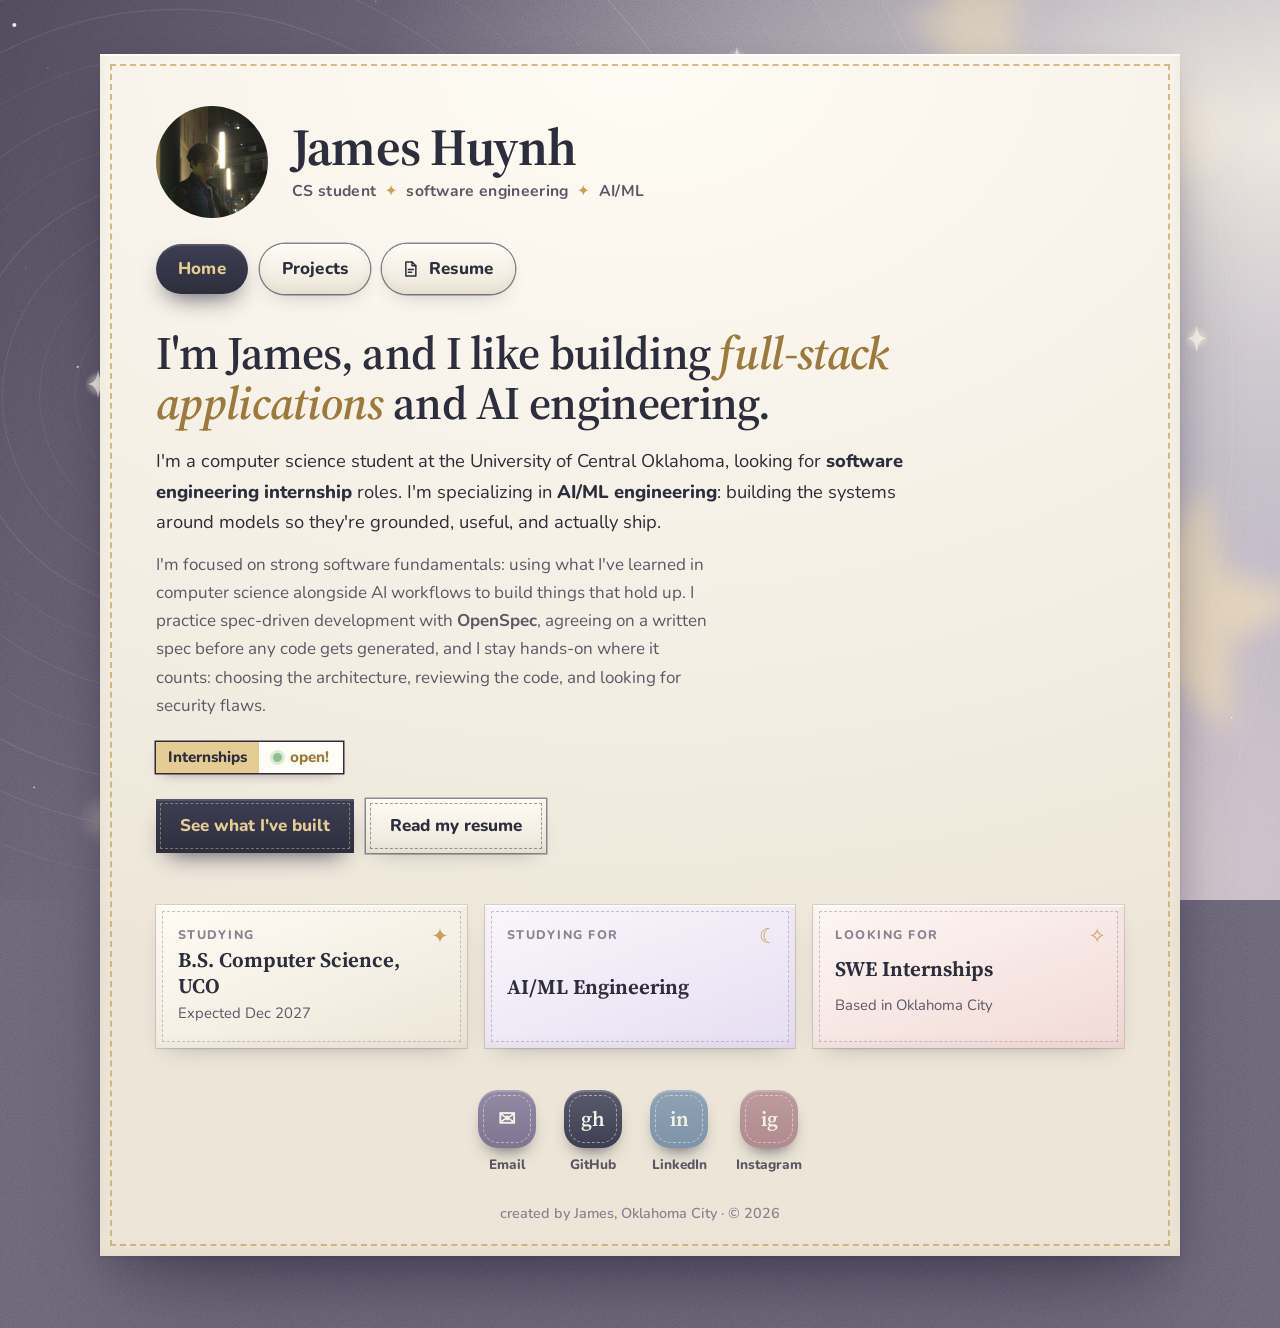
==== commit 87334cf0: "Open the phone layout on a full screen of sky Your name sits alone on the night sky with a scroll cu" ====
--- a/index.html
+++ b/index.html
@@ -19,8 +19,8 @@
   <link rel="preconnect" href="https://fonts.googleapis.com" />
   <link rel="preconnect" href="https://fonts.gstatic.com" crossorigin />
   <link href="https://fonts.googleapis.com/css2?family=Nunito:wght@400;600;700;800&family=Source+Serif+4:ital,opsz,wght@0,8..60,400..700;1,8..60,400..700&display=swap" rel="stylesheet" />
-  <link rel="stylesheet" href="css/theme.css?v=20261109a" />
-  <link rel="stylesheet" href="css/site.css?v=20261109a" />
+  <link rel="stylesheet" href="css/theme.css?v=20261109b" />
+  <link rel="stylesheet" href="css/site.css?v=20261109b" />
   <script>document.documentElement.classList.add('js');</script>
 </head>
 <body>
@@ -38,6 +38,14 @@
   <div class="grain" aria-hidden="true"></div>
 
   <div class="stage" id="stage">
+    <header class="sky-intro" aria-hidden="true">
+      <p class="sky-name">James Huynh</p>
+      <p class="sky-tag">Software <i>·</i> AI/ML</p>
+      <a class="sky-cue" href="#home" data-to-card tabindex="-1">
+        <span>scroll</span>
+        <svg viewBox="0 0 24 24"><path d="M6 9l6 6 6-6" /></svg>
+      </a>
+    </header>
     <div class="plush">
 
       <header class="crest">
@@ -310,8 +318,8 @@
     </div>
   </div>
 
-  <script src="js/sky.js?v=20261109a" defer></script>
-  <script src="js/app.js?v=20261109a" defer></script>
-  <script src="js/trail.js?v=20261109a" defer></script>
+  <script src="js/sky.js?v=20261109b" defer></script>
+  <script src="js/app.js?v=20261109b" defer></script>
+  <script src="js/trail.js?v=20261109b" defer></script>
 </body>
 </html>
--- a/css/site.css
+++ b/css/site.css
@@ -402,8 +402,8 @@
   .plush { border-radius: 24px; }
   .plush::before { inset: 7px; border-radius: 18px; }
   .crest { padding-inline: 22px; }
-  /* on phones the sky gets its own space: open on the stars, wider margins, room below */
-  .stage { padding: 34vh 20px 26vh; padding: 34svh 20px 26svh; }
+  /* on phones the first screen is all sky; the card follows with room below */
+  .stage { padding: 0 20px 26vh; padding: 0 20px 26svh; }
   .avatar { width: 78px; }
   .pills { padding-inline: 18px; gap: 8px; display: grid; grid-template-columns: repeat(3, 1fr); }
   .pill { flex-direction: column; justify-content: center; gap: 3px; padding: 10px 4px 9px; border-radius: 18px; font-size: 0.9rem; }
@@ -953,3 +953,77 @@
 
 .pill:not(:has(svg)) { padding-left: 22px; }
 @media (max-width: 520px) { .pill:not(:has(svg)) { padding-inline: 4px; } }
+
+/* ---------- phone title screen: just the sky and a name ---------- */
+
+.sky-intro { display: none; }
+
+@media (max-width: 520px) {
+  .sky-intro {
+    position: relative;
+    display: grid;
+    align-content: center;
+    justify-items: center;
+    height: 100vh;
+    height: 100svh;
+    margin-inline: -20px;
+    padding-bottom: 6vh;
+    text-align: center;
+    color: #fffaf0;
+    will-change: opacity, transform;
+  }
+  .sky-name {
+    margin: 0;
+    font-family: var(--font-display);
+    font-weight: 600;
+    font-size: clamp(2.6rem, 12vw, 3.3rem);
+    line-height: 1.02;
+    letter-spacing: -0.015em;
+    text-shadow: 0 2px 24px rgba(30, 24, 45, 0.55), 0 0 2px rgba(30, 24, 45, 0.3);
+    animation: sky-rise 1.2s var(--ease-soft) both;
+  }
+  .sky-tag {
+    margin: 12px 0 0;
+    font-size: 0.82rem;
+    font-weight: 800;
+    letter-spacing: 0.2em;
+    text-transform: uppercase;
+    color: rgba(255, 250, 240, 0.86);
+    text-shadow: 0 1px 12px rgba(30, 24, 45, 0.6);
+    animation: sky-rise 1.2s var(--ease-soft) 0.15s both;
+  }
+  .sky-tag i { font-style: normal; color: var(--gold-soft); margin-inline: 4px; }
+  .sky-cue {
+    position: absolute;
+    left: 50%;
+    bottom: calc(28px + env(safe-area-inset-bottom));
+    translate: -50% 0;
+    display: grid;
+    justify-items: center;
+    gap: 2px;
+    color: rgba(255, 250, 240, 0.8);
+    text-decoration: none;
+    font-size: 0.72rem;
+    font-weight: 800;
+    letter-spacing: 0.22em;
+    text-transform: uppercase;
+    animation: sky-rise 1s ease 0.6s both;
+  }
+  .sky-cue svg {
+    width: 22px;
+    height: 22px;
+    fill: none;
+    stroke: currentColor;
+    stroke-width: 2;
+    stroke-linecap: round;
+    stroke-linejoin: round;
+    animation: sky-bob 2.2s ease-in-out 1.6s infinite;
+  }
+}
+
+@keyframes sky-rise {
+  from { opacity: 0; transform: translateY(14px); filter: blur(6px); }
+}
+@keyframes sky-bob {
+  50% { transform: translateY(6px); }
+}
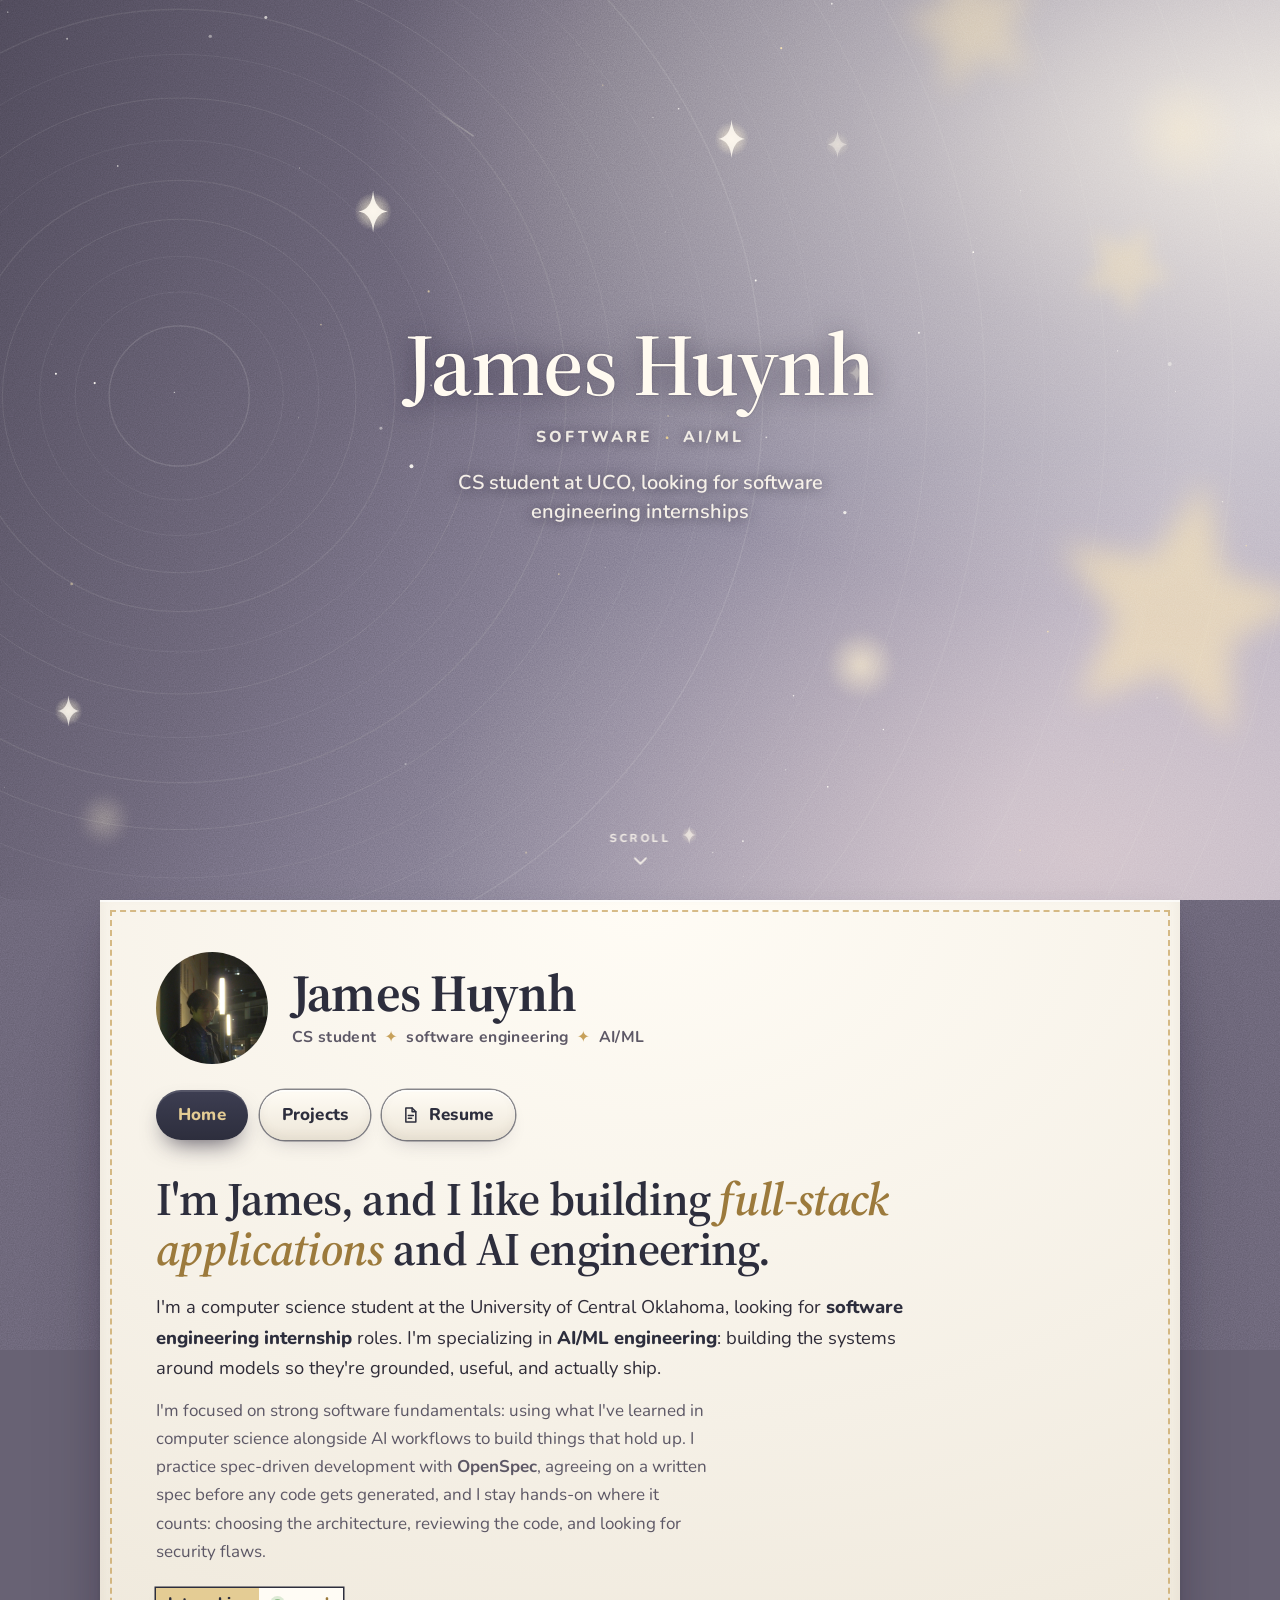
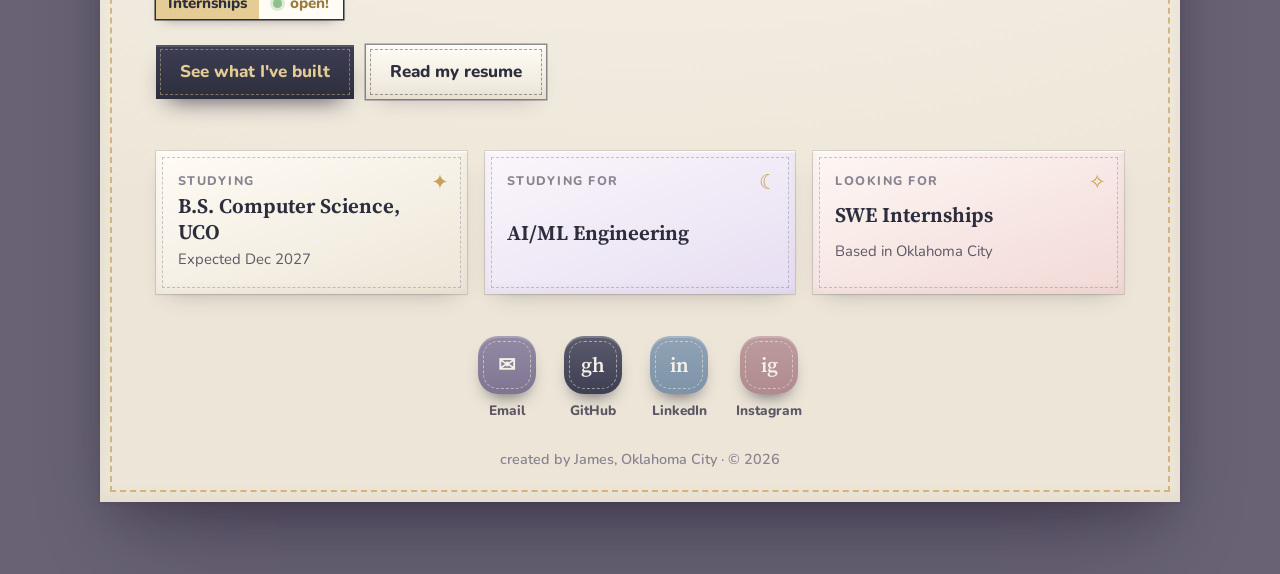
==== commit 627828f2: "Open on the night sky on desktop too, with a tagline under my name" ====
--- a/index.html
+++ b/index.html
@@ -19,8 +19,8 @@
   <link rel="preconnect" href="https://fonts.googleapis.com" />
   <link rel="preconnect" href="https://fonts.gstatic.com" crossorigin />
   <link href="https://fonts.googleapis.com/css2?family=Nunito:wght@400;600;700;800&family=Source+Serif+4:ital,opsz,wght@0,8..60,400..700;1,8..60,400..700&display=swap" rel="stylesheet" />
-  <link rel="stylesheet" href="css/theme.css?v=20261109b" />
-  <link rel="stylesheet" href="css/site.css?v=20261109b" />
+  <link rel="stylesheet" href="css/theme.css?v=20261109c" />
+  <link rel="stylesheet" href="css/site.css?v=20261109c" />
   <script>document.documentElement.classList.add('js');</script>
 </head>
 <body>
@@ -41,6 +41,7 @@
     <header class="sky-intro" aria-hidden="true">
       <p class="sky-name">James Huynh</p>
       <p class="sky-tag">Software <i>·</i> AI/ML</p>
+      <p class="sky-line">CS student at UCO, looking for software engineering internships</p>
       <a class="sky-cue" href="#home" data-to-card tabindex="-1">
         <span>scroll</span>
         <svg viewBox="0 0 24 24"><path d="M6 9l6 6 6-6" /></svg>
@@ -318,8 +319,8 @@
     </div>
   </div>
 
-  <script src="js/sky.js?v=20261109b" defer></script>
-  <script src="js/app.js?v=20261109b" defer></script>
-  <script src="js/trail.js?v=20261109b" defer></script>
+  <script src="js/sky.js?v=20261109c" defer></script>
+  <script src="js/app.js?v=20261109c" defer></script>
+  <script src="js/trail.js?v=20261109c" defer></script>
 </body>
 </html>
--- a/css/site.css
+++ b/css/site.css
@@ -39,7 +39,7 @@
 .stage {
   position: relative;
   z-index: 2;
-  padding: clamp(28px, 6vh, 72px) var(--gutter) clamp(40px, 8vh, 96px);
+  padding: 0 var(--gutter) clamp(40px, 8vh, 96px);
 }
 
 .plush {
@@ -954,71 +954,81 @@
 .pill:not(:has(svg)) { padding-left: 22px; }
 @media (max-width: 520px) { .pill:not(:has(svg)) { padding-inline: 4px; } }
 
-/* ---------- phone title screen: just the sky and a name ---------- */
-
-.sky-intro { display: none; }
-
+/* ---------- title screen: the sky and a name, before the card ---------- */
+
+.sky-intro {
+  position: relative;
+  display: grid;
+  align-content: center;
+  justify-items: center;
+  height: 100vh;
+  height: 100svh;
+  margin-inline: calc(-1 * var(--gutter));
+  padding: 0 24px 6vh;
+  text-align: center;
+  color: #fffaf0;
+  will-change: opacity, transform;
+}
+.sky-name {
+  margin: 0;
+  font-family: var(--font-display);
+  font-weight: 600;
+  font-size: clamp(2.6rem, 6vw + 1rem, 5.5rem);
+  line-height: 1.02;
+  letter-spacing: -0.015em;
+  text-shadow: 0 2px 28px rgba(30, 24, 45, 0.55), 0 0 2px rgba(30, 24, 45, 0.3);
+  animation: sky-rise 1.2s var(--ease-soft) both;
+}
+.sky-tag {
+  margin: 14px 0 0;
+  font-size: clamp(0.82rem, 0.3vw + 0.75rem, 1rem);
+  font-weight: 800;
+  letter-spacing: 0.2em;
+  text-transform: uppercase;
+  color: rgba(255, 250, 240, 0.88);
+  text-shadow: 0 1px 12px rgba(30, 24, 45, 0.6);
+  animation: sky-rise 1.2s var(--ease-soft) 0.15s both;
+}
+.sky-tag i { font-style: normal; color: var(--gold-soft); margin-inline: 4px; }
+.sky-line {
+  margin: 18px 0 0;
+  max-width: 34ch;
+  font-size: clamp(1rem, 0.5vw + 0.9rem, 1.25rem);
+  font-weight: 600;
+  line-height: 1.45;
+  color: rgba(255, 250, 240, 0.92);
+  text-shadow: 0 1px 14px rgba(30, 24, 45, 0.65);
+  animation: sky-rise 1.2s var(--ease-soft) 0.3s both;
+}
+.sky-cue {
+  position: absolute;
+  left: 50%;
+  bottom: calc(28px + env(safe-area-inset-bottom));
+  translate: -50% 0;
+  display: grid;
+  justify-items: center;
+  gap: 2px;
+  color: rgba(255, 250, 240, 0.8);
+  text-decoration: none;
+  font-size: 0.72rem;
+  font-weight: 800;
+  letter-spacing: 0.22em;
+  text-transform: uppercase;
+  animation: sky-rise 1s ease 0.6s both;
+}
+.sky-cue:hover { color: #fff; }
+.sky-cue svg {
+  width: 22px;
+  height: 22px;
+  fill: none;
+  stroke: currentColor;
+  stroke-width: 2;
+  stroke-linecap: round;
+  stroke-linejoin: round;
+  animation: sky-bob 2.2s ease-in-out 1.6s infinite;
+}
 @media (max-width: 520px) {
-  .sky-intro {
-    position: relative;
-    display: grid;
-    align-content: center;
-    justify-items: center;
-    height: 100vh;
-    height: 100svh;
-    margin-inline: -20px;
-    padding-bottom: 6vh;
-    text-align: center;
-    color: #fffaf0;
-    will-change: opacity, transform;
-  }
-  .sky-name {
-    margin: 0;
-    font-family: var(--font-display);
-    font-weight: 600;
-    font-size: clamp(2.6rem, 12vw, 3.3rem);
-    line-height: 1.02;
-    letter-spacing: -0.015em;
-    text-shadow: 0 2px 24px rgba(30, 24, 45, 0.55), 0 0 2px rgba(30, 24, 45, 0.3);
-    animation: sky-rise 1.2s var(--ease-soft) both;
-  }
-  .sky-tag {
-    margin: 12px 0 0;
-    font-size: 0.82rem;
-    font-weight: 800;
-    letter-spacing: 0.2em;
-    text-transform: uppercase;
-    color: rgba(255, 250, 240, 0.86);
-    text-shadow: 0 1px 12px rgba(30, 24, 45, 0.6);
-    animation: sky-rise 1.2s var(--ease-soft) 0.15s both;
-  }
-  .sky-tag i { font-style: normal; color: var(--gold-soft); margin-inline: 4px; }
-  .sky-cue {
-    position: absolute;
-    left: 50%;
-    bottom: calc(28px + env(safe-area-inset-bottom));
-    translate: -50% 0;
-    display: grid;
-    justify-items: center;
-    gap: 2px;
-    color: rgba(255, 250, 240, 0.8);
-    text-decoration: none;
-    font-size: 0.72rem;
-    font-weight: 800;
-    letter-spacing: 0.22em;
-    text-transform: uppercase;
-    animation: sky-rise 1s ease 0.6s both;
-  }
-  .sky-cue svg {
-    width: 22px;
-    height: 22px;
-    fill: none;
-    stroke: currentColor;
-    stroke-width: 2;
-    stroke-linecap: round;
-    stroke-linejoin: round;
-    animation: sky-bob 2.2s ease-in-out 1.6s infinite;
-  }
+  .sky-intro { margin-inline: -20px; }
 }
 
 @keyframes sky-rise {
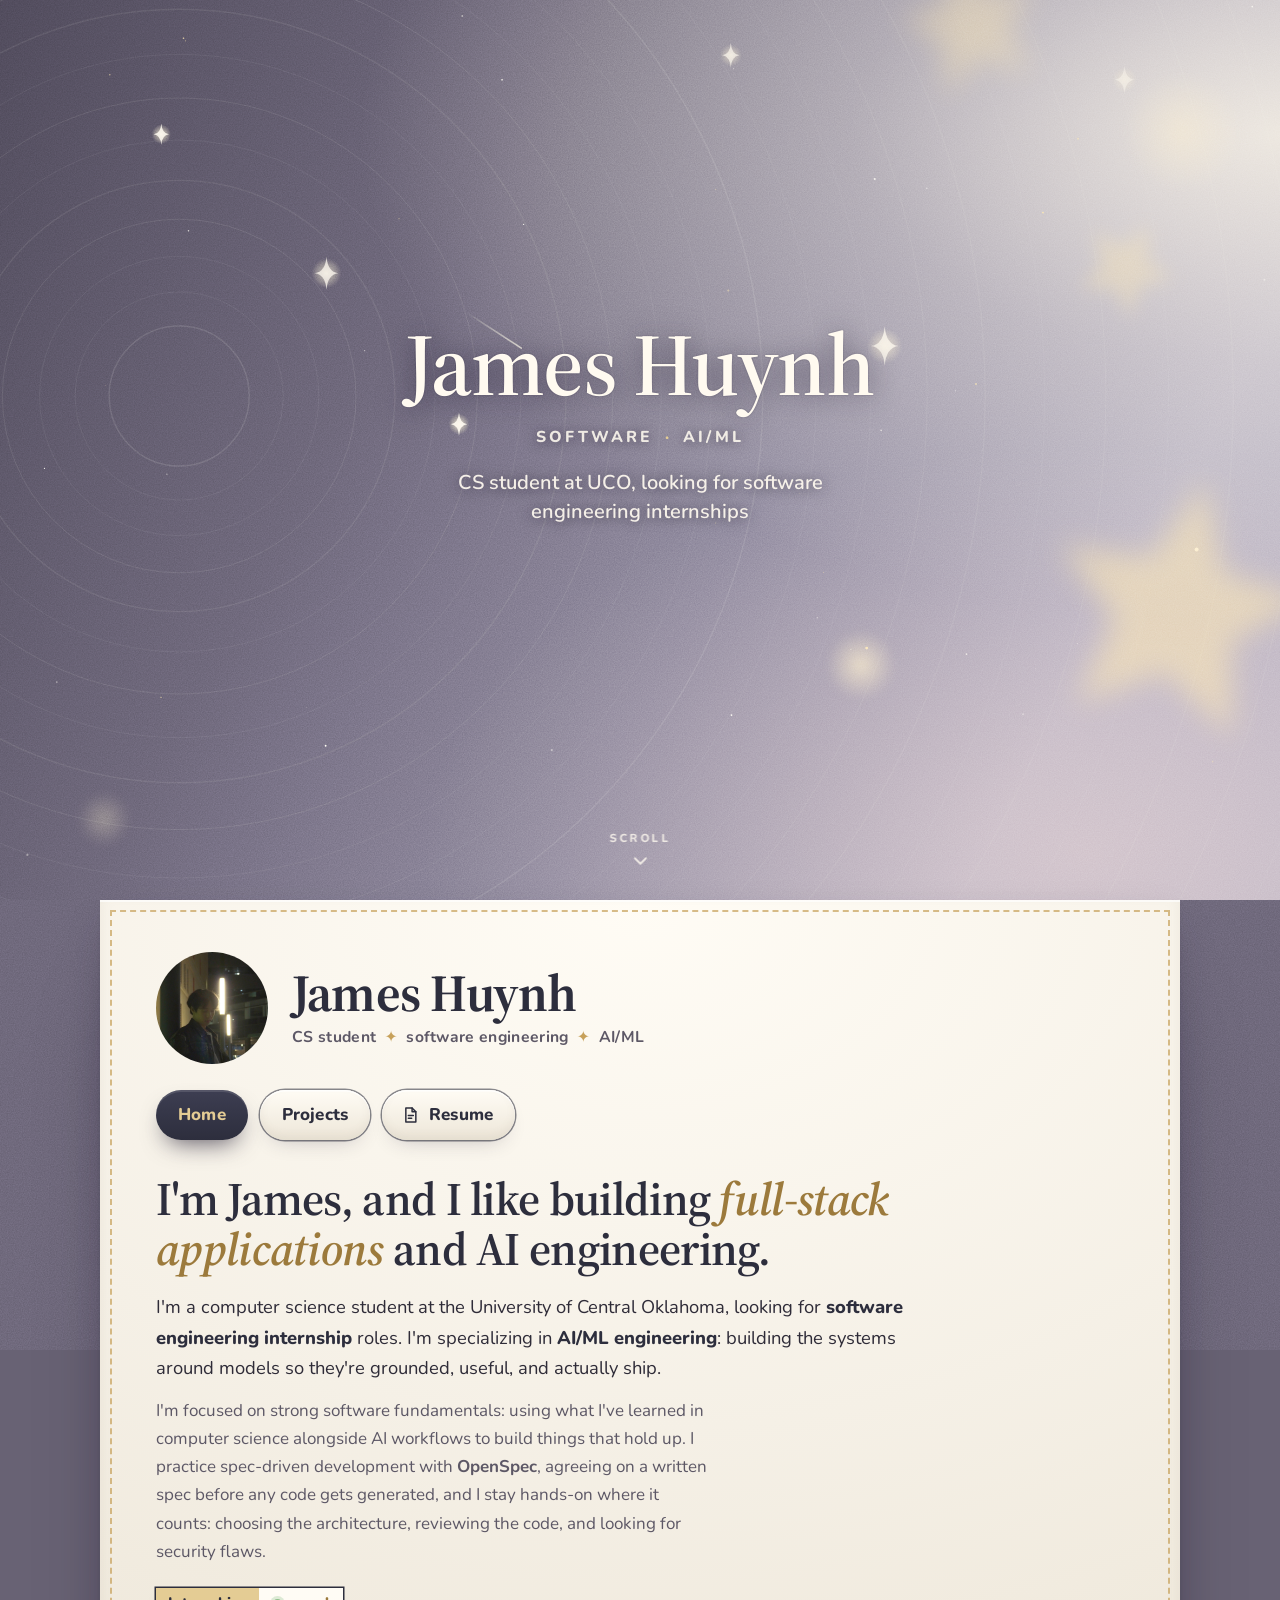
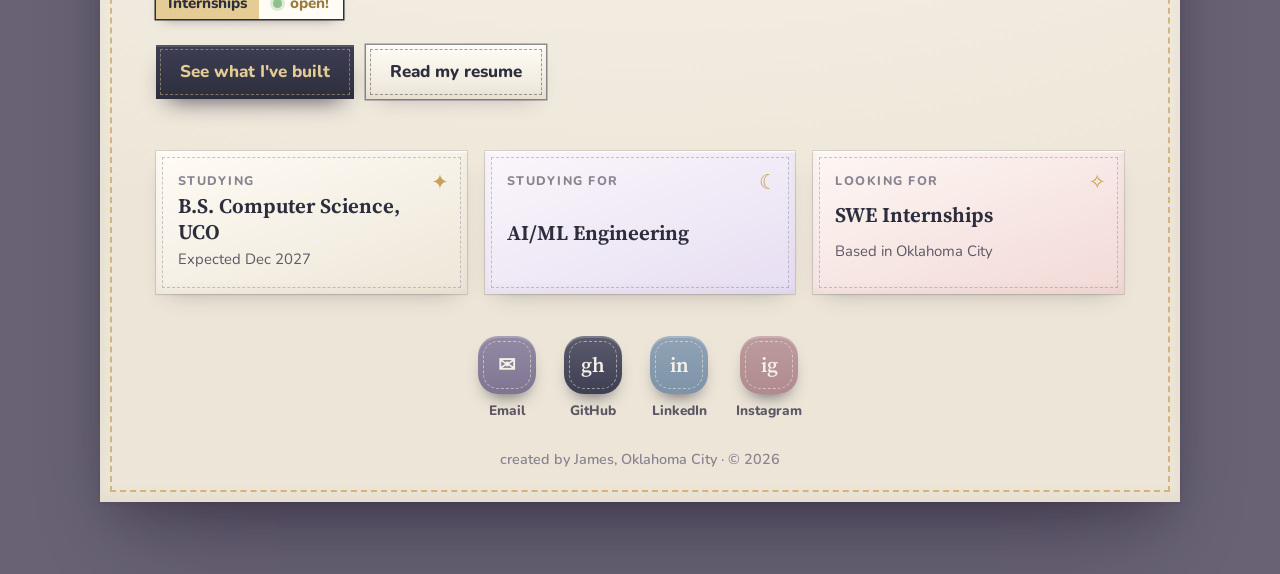
==== commit 39729306: "Keep the stars in place when the phone address bar hides Scrolling on a phone resizes the page as th" ====
--- a/index.html
+++ b/index.html
@@ -19,8 +19,8 @@
   <link rel="preconnect" href="https://fonts.googleapis.com" />
   <link rel="preconnect" href="https://fonts.gstatic.com" crossorigin />
   <link href="https://fonts.googleapis.com/css2?family=Nunito:wght@400;600;700;800&family=Source+Serif+4:ital,opsz,wght@0,8..60,400..700;1,8..60,400..700&display=swap" rel="stylesheet" />
-  <link rel="stylesheet" href="css/theme.css?v=20261109c" />
-  <link rel="stylesheet" href="css/site.css?v=20261109c" />
+  <link rel="stylesheet" href="css/theme.css?v=20261109d" />
+  <link rel="stylesheet" href="css/site.css?v=20261109d" />
   <script>document.documentElement.classList.add('js');</script>
 </head>
 <body>
@@ -319,8 +319,8 @@
     </div>
   </div>
 
-  <script src="js/sky.js?v=20261109c" defer></script>
-  <script src="js/app.js?v=20261109c" defer></script>
-  <script src="js/trail.js?v=20261109c" defer></script>
+  <script src="js/sky.js?v=20261109d" defer></script>
+  <script src="js/app.js?v=20261109d" defer></script>
+  <script src="js/trail.js?v=20261109d" defer></script>
 </body>
 </html>
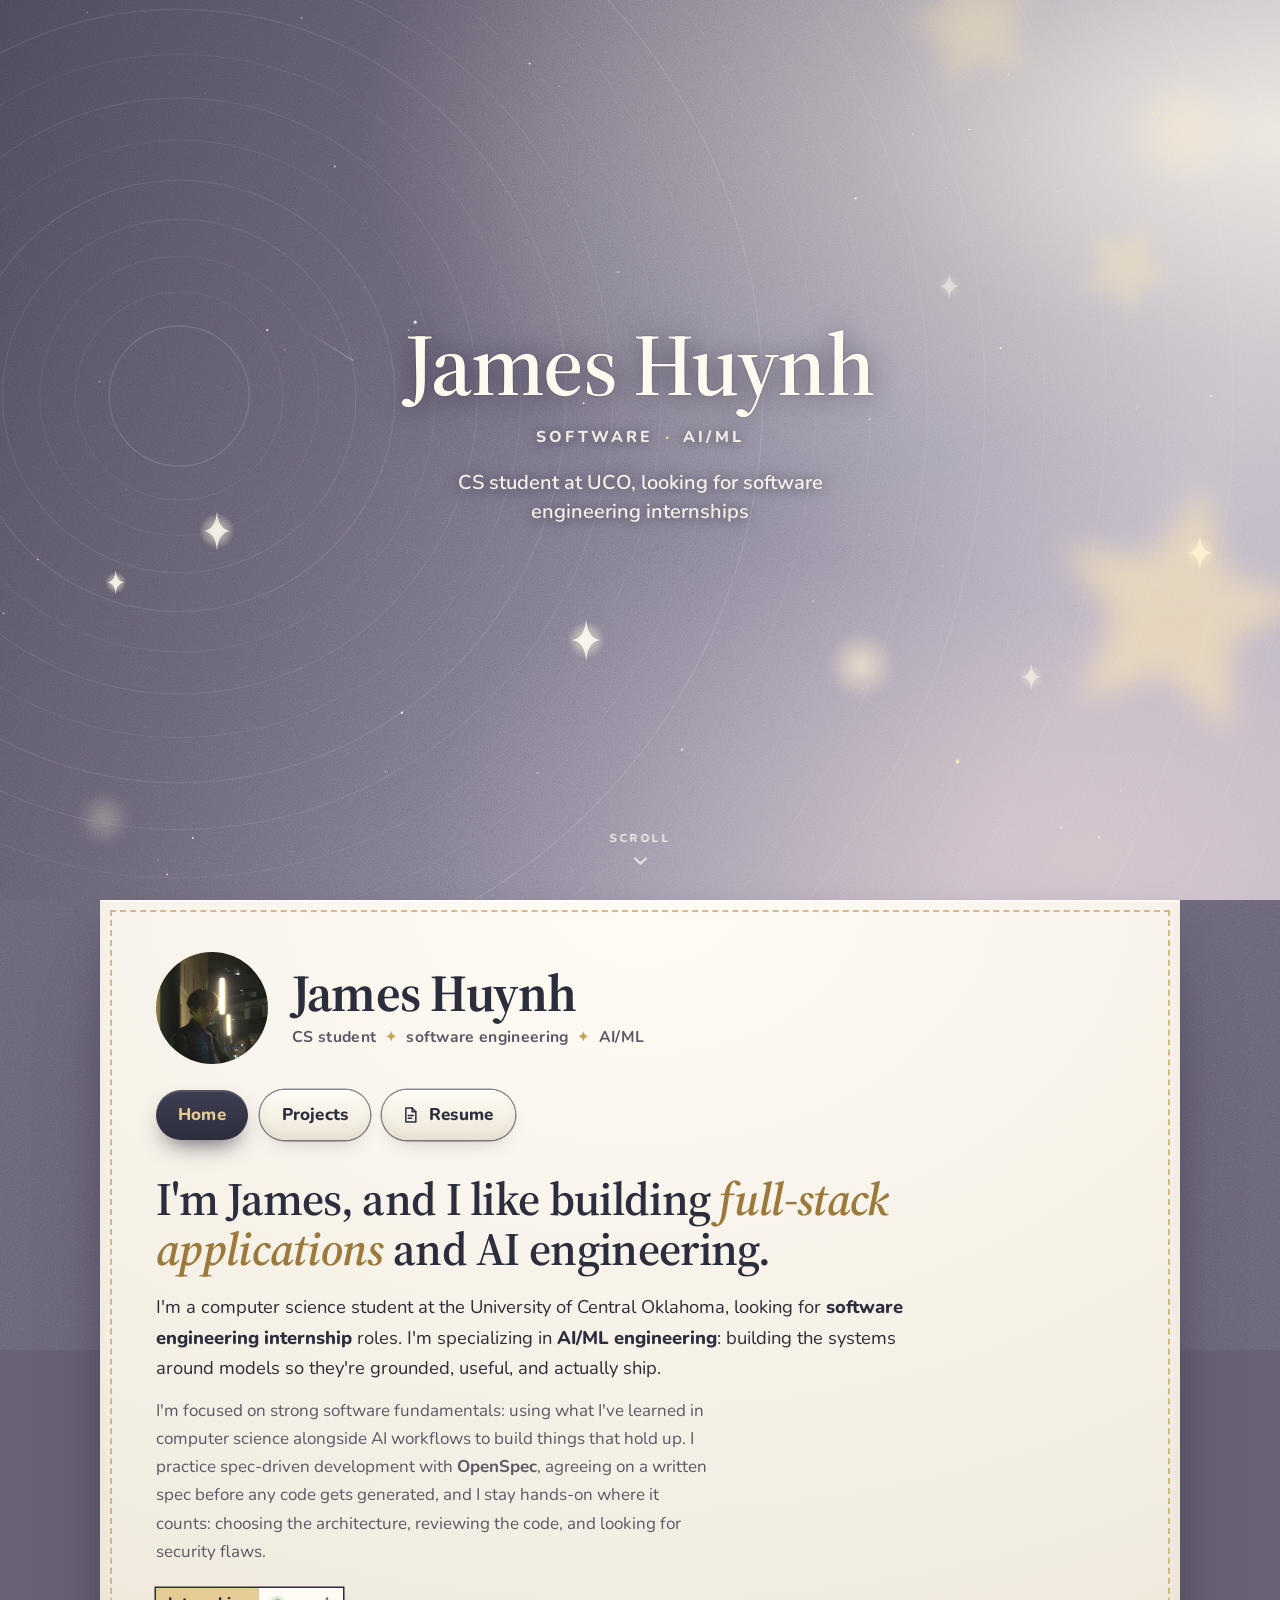
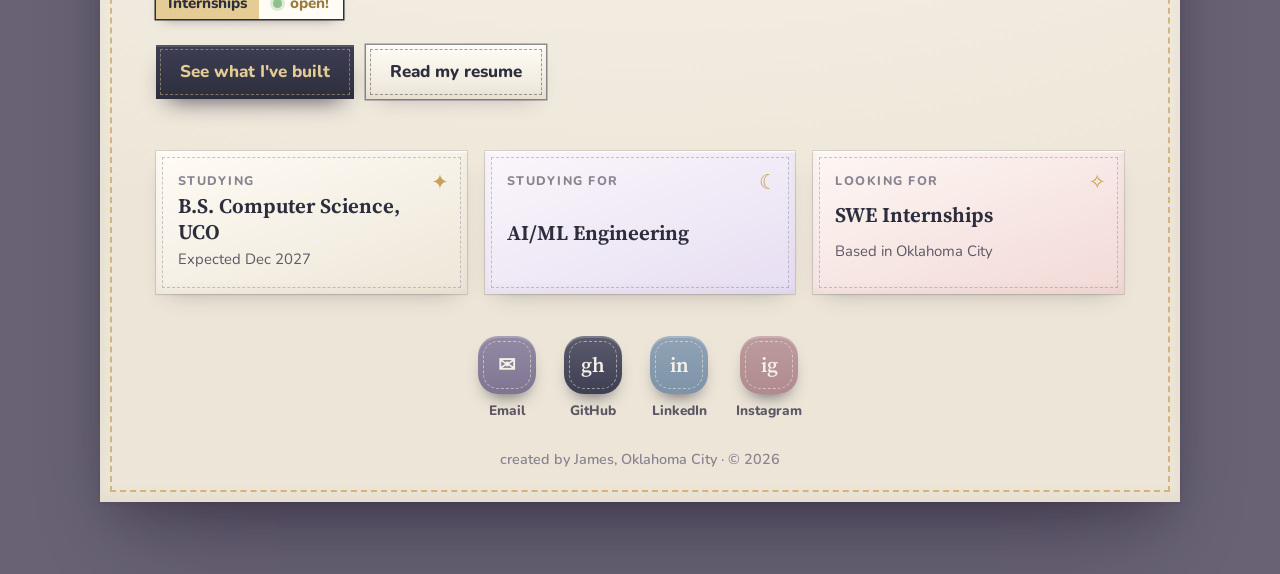
==== commit bed88d84: "Start from the top on every refresh The browser no longer restores the old scroll position. A refres" ====
--- a/index.html
+++ b/index.html
@@ -19,8 +19,8 @@
   <link rel="preconnect" href="https://fonts.googleapis.com" />
   <link rel="preconnect" href="https://fonts.gstatic.com" crossorigin />
   <link href="https://fonts.googleapis.com/css2?family=Nunito:wght@400;600;700;800&family=Source+Serif+4:ital,opsz,wght@0,8..60,400..700;1,8..60,400..700&display=swap" rel="stylesheet" />
-  <link rel="stylesheet" href="css/theme.css?v=20261109d" />
-  <link rel="stylesheet" href="css/site.css?v=20261109d" />
+  <link rel="stylesheet" href="css/theme.css?v=20261109e" />
+  <link rel="stylesheet" href="css/site.css?v=20261109e" />
   <script>document.documentElement.classList.add('js');</script>
 </head>
 <body>
@@ -319,8 +319,8 @@
     </div>
   </div>
 
-  <script src="js/sky.js?v=20261109d" defer></script>
-  <script src="js/app.js?v=20261109d" defer></script>
-  <script src="js/trail.js?v=20261109d" defer></script>
+  <script src="js/sky.js?v=20261109e" defer></script>
+  <script src="js/app.js?v=20261109e" defer></script>
+  <script src="js/trail.js?v=20261109e" defer></script>
 </body>
 </html>
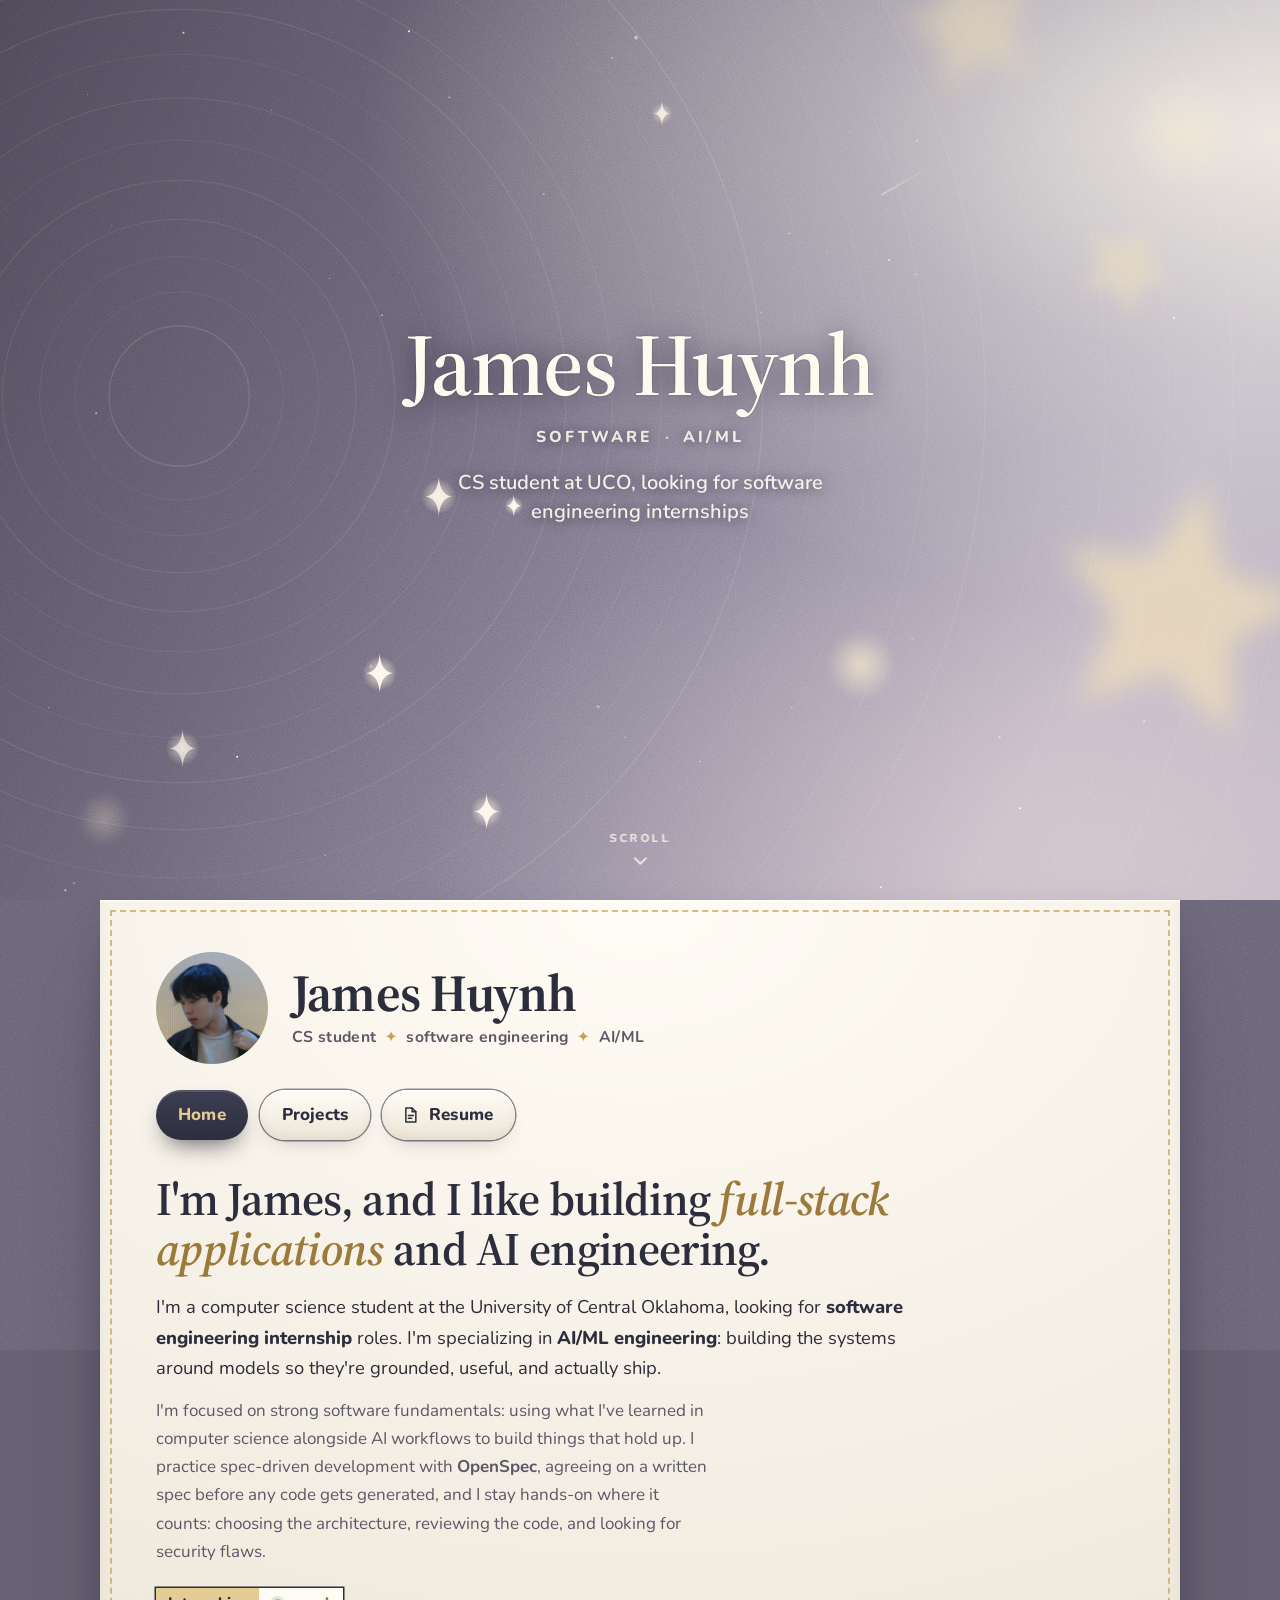
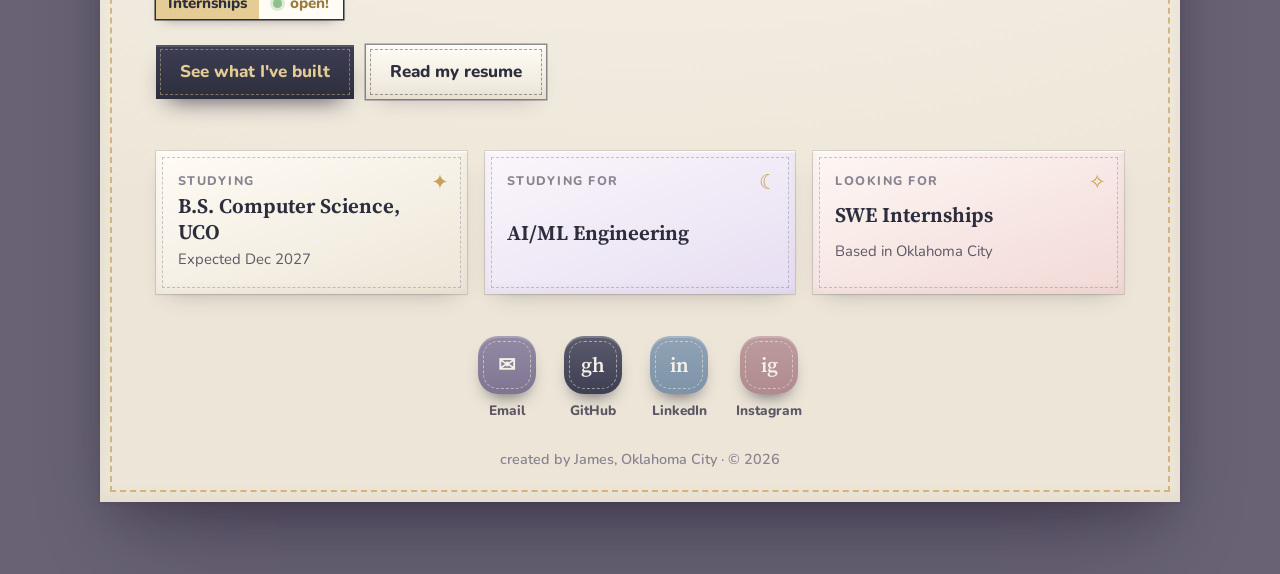
==== commit eb24130b: "Update profile photo" ====
--- a/index.html
+++ b/index.html
@@ -13,7 +13,7 @@
   <meta property="og:description" content="CS student looking for software engineering internships, specializing in AI/ML engineering." />
   <meta property="og:type" content="website" />
   <meta property="og:url" content="https://dearhuynh.com" />
-  <meta property="og:image" content="https://dearhuynh.com/img/me.jpg" />
+  <meta property="og:image" content="https://dearhuynh.com/img/james.jpg" />
 
   <link rel="icon" href="data:image/svg+xml,%3Csvg xmlns='http://www.w3.org/2000/svg' viewBox='0 0 32 32'%3E%3Ccircle cx='16' cy='16' r='15' fill='%23686274'/%3E%3Cpath d='M16 5c.9 6.2 4.8 10.1 11 11-6.2.9-10.1 4.8-11 11-.9-6.2-4.8-10.1-11-11 6.2-.9 10.1-4.8 11-11z' fill='%23ffe8b0'/%3E%3C/svg%3E" />
   <link rel="preconnect" href="https://fonts.googleapis.com" />
@@ -51,7 +51,7 @@
 
       <header class="crest">
         <div class="avatar">
-          <img src="img/me.jpg" alt="Photo of James" width="720" height="900" fetchpriority="high" />
+          <img src="img/james.jpg" alt="Photo of James" width="480" height="480" fetchpriority="high" />
         </div>
         <div class="crest-text">
           <h1>James Huynh</h1>
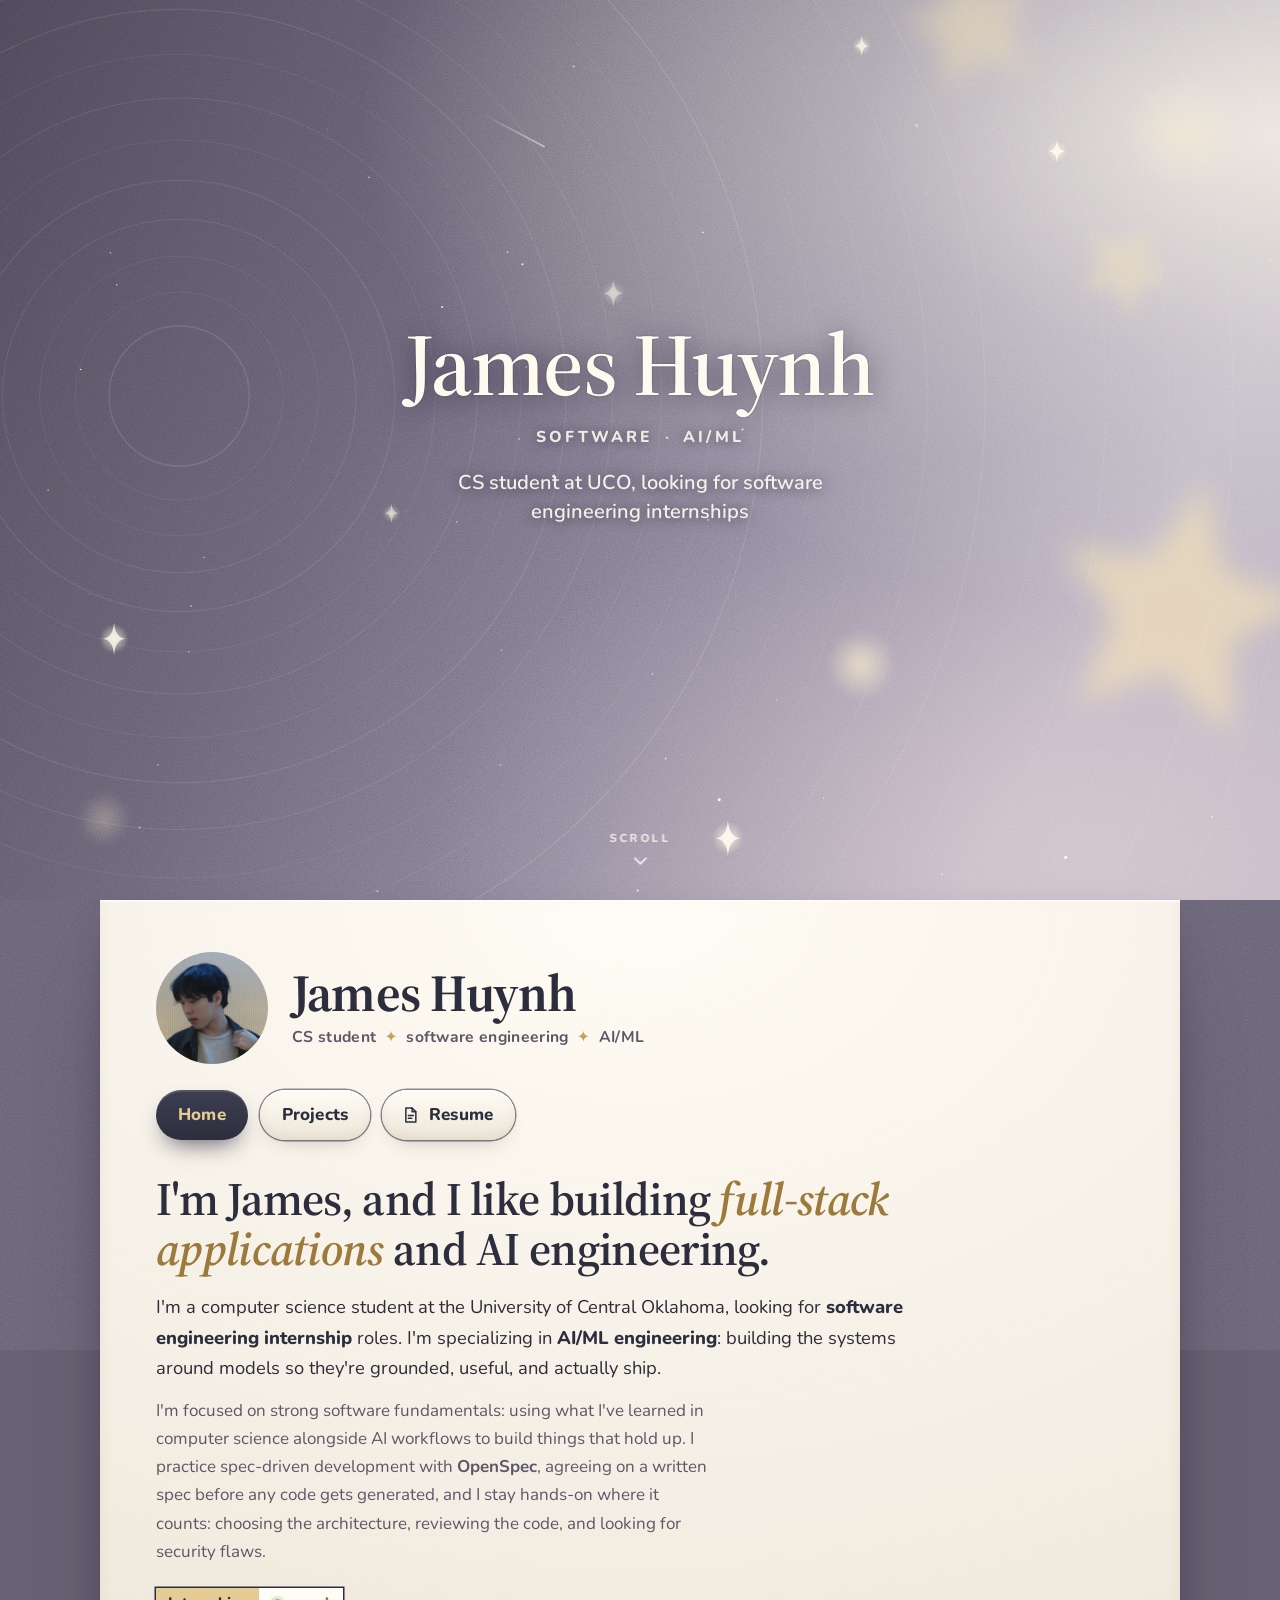
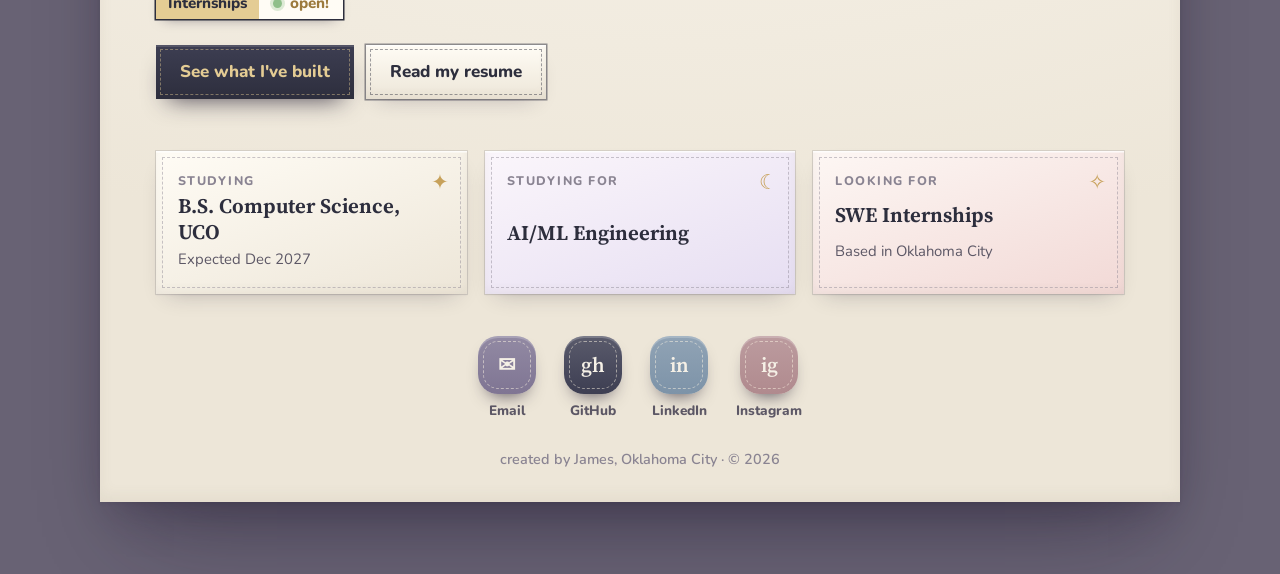
==== commit 6674a4c4: "Remove the stitching around the main card" ====
--- a/index.html
+++ b/index.html
@@ -19,8 +19,8 @@
   <link rel="preconnect" href="https://fonts.googleapis.com" />
   <link rel="preconnect" href="https://fonts.gstatic.com" crossorigin />
   <link href="https://fonts.googleapis.com/css2?family=Nunito:wght@400;600;700;800&family=Source+Serif+4:ital,opsz,wght@0,8..60,400..700;1,8..60,400..700&display=swap" rel="stylesheet" />
-  <link rel="stylesheet" href="css/theme.css?v=20261109e" />
-  <link rel="stylesheet" href="css/site.css?v=20261109e" />
+  <link rel="stylesheet" href="css/theme.css?v=20261109f" />
+  <link rel="stylesheet" href="css/site.css?v=20261109f" />
   <script>document.documentElement.classList.add('js');</script>
 </head>
 <body>
@@ -319,8 +319,8 @@
     </div>
   </div>
 
-  <script src="js/sky.js?v=20261109e" defer></script>
-  <script src="js/app.js?v=20261109e" defer></script>
-  <script src="js/trail.js?v=20261109e" defer></script>
+  <script src="js/sky.js?v=20261109f" defer></script>
+  <script src="js/app.js?v=20261109f" defer></script>
+  <script src="js/trail.js?v=20261109f" defer></script>
 </body>
 </html>
--- a/css/site.css
+++ b/css/site.css
@@ -53,15 +53,6 @@
   padding-bottom: 8px;
 }
 
-/* the quilted seam that runs around the whole card */
-.plush::before {
-  content: "";
-  position: absolute;
-  inset: 10px;
-  border-radius: calc(var(--radius-plush) - 10px);
-  border: var(--stitch);
-  pointer-events: none;
-}
 
 /* ---------- crest ---------- */
 
@@ -400,7 +391,6 @@
 
 @media (max-width: 520px) {
   .plush { border-radius: 24px; }
-  .plush::before { inset: 7px; border-radius: 18px; }
   .crest { padding-inline: 22px; }
   /* on phones the first screen is all sky; the card follows with room below */
   .stage { padding: 0 20px 26vh; padding: 0 20px 26svh; }
@@ -919,7 +909,6 @@
   .sky, .grain, .trail, .crest, .pills, .hem, .view-head, .skip, .lightbox { display: none !important; }
   .stage { padding: 0; }
   .plush { box-shadow: none; background: none; max-width: none; }
-  .plush::before { display: none; }
   .views { padding: 0; height: auto !important; }
   .view { display: none !important; }
   #resume { display: block !important; opacity: 1 !important; filter: none !important; transform: none !important; }
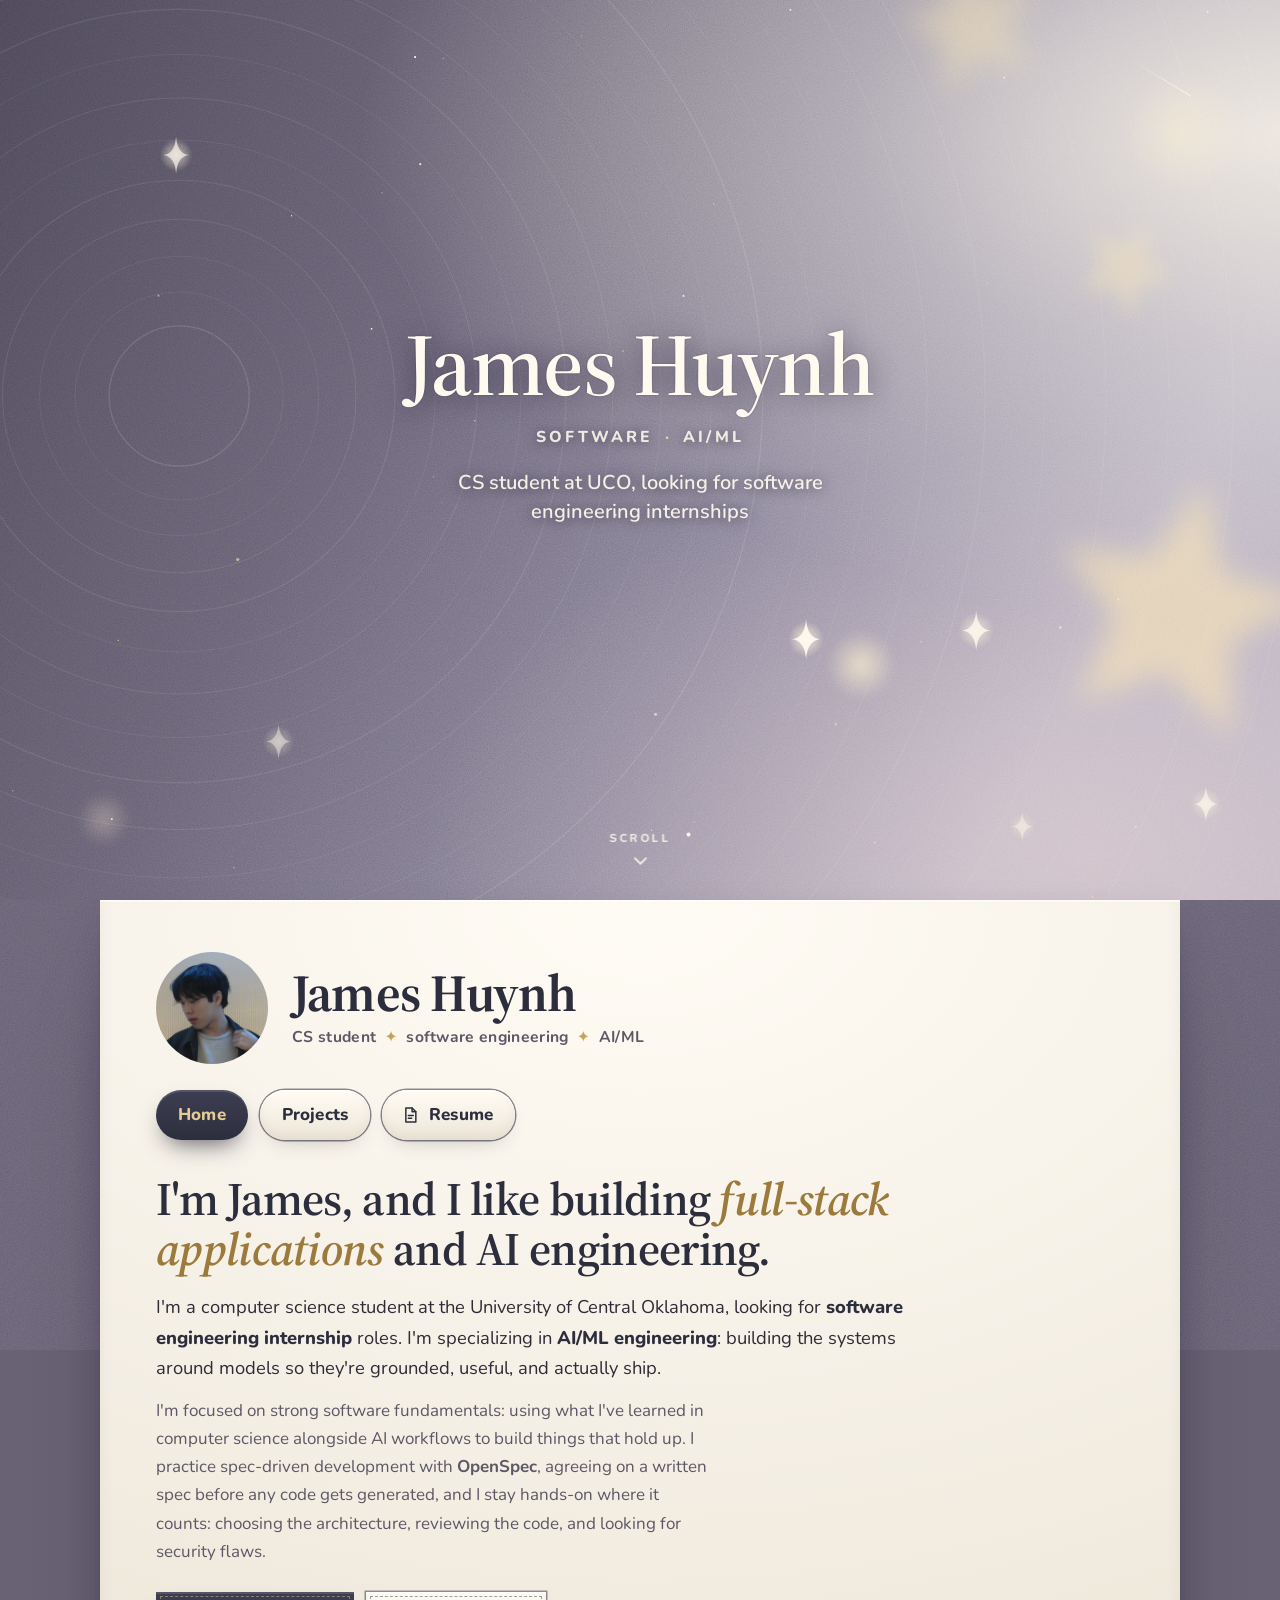
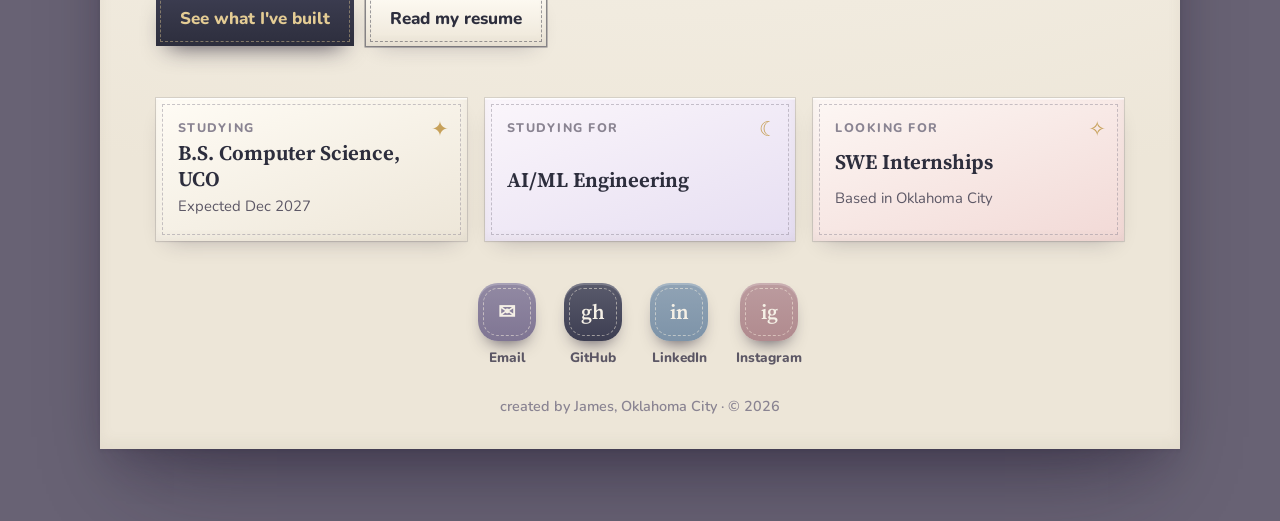
==== commit fab08a40: "Remove the internships open tag" ====
--- a/index.html
+++ b/index.html
@@ -19,8 +19,8 @@
   <link rel="preconnect" href="https://fonts.googleapis.com" />
   <link rel="preconnect" href="https://fonts.gstatic.com" crossorigin />
   <link href="https://fonts.googleapis.com/css2?family=Nunito:wght@400;600;700;800&family=Source+Serif+4:ital,opsz,wght@0,8..60,400..700;1,8..60,400..700&display=swap" rel="stylesheet" />
-  <link rel="stylesheet" href="css/theme.css?v=20261109f" />
-  <link rel="stylesheet" href="css/site.css?v=20261109f" />
+  <link rel="stylesheet" href="css/theme.css?v=20261110a" />
+  <link rel="stylesheet" href="css/site.css?v=20261110a" />
   <script>document.documentElement.classList.add('js');</script>
 </head>
 <body>
@@ -92,10 +92,6 @@
                 looking for security flaws.
               </p>
 
-              <p class="status-tag" data-rise>
-                <span class="tag-label">Internships</span>
-                <span class="tag-value"><i class="blink" aria-hidden="true"></i>open!</span>
-              </p>
 
               <div class="cta" data-rise>
                 <a class="btn btn-navy" href="#projects" data-go="projects">See what I've built</a>
@@ -319,8 +315,8 @@
     </div>
   </div>
 
-  <script src="js/sky.js?v=20261109f" defer></script>
-  <script src="js/app.js?v=20261109f" defer></script>
-  <script src="js/trail.js?v=20261109f" defer></script>
+  <script src="js/sky.js?v=20261110a" defer></script>
+  <script src="js/app.js?v=20261110a" defer></script>
+  <script src="js/trail.js?v=20261110a" defer></script>
 </body>
 </html>
--- a/css/site.css
+++ b/css/site.css
@@ -177,42 +177,6 @@
 
 .home-grid {
   max-width: 760px;
-}
-
-.status-tag {
-  display: inline-flex;
-  align-items: stretch;
-  margin-top: 22px;
-  border-radius: 10px;
-  overflow: hidden;
-  font-size: 0.95rem;
-  font-weight: 800;
-  line-height: 1;
-  box-shadow: 0 0 0 1.5px var(--navy), 0 6px 14px -8px rgba(30, 24, 45, 0.6);
-}
-.tag-label {
-  padding: 8px 12px;
-  background: var(--gold-soft);
-  color: var(--navy);
-}
-.tag-value {
-  display: inline-flex;
-  align-items: center;
-  gap: 8px;
-  padding: 8px 14px;
-  background: var(--ivory);
-  color: var(--gold-deep);
-}
-.blink {
-  width: 9px;
-  height: 9px;
-  border-radius: 50%;
-  background: #8fbf8a;
-  box-shadow: 0 0 0 3px rgba(143, 191, 138, 0.3);
-  animation: blink 2.4s ease-in-out infinite;
-}
-@keyframes blink {
-  50% { box-shadow: 0 0 0 7px rgba(143, 191, 138, 0); }
 }
 
 .cta {
@@ -934,7 +898,7 @@
 .resume-actions .btn::after { border-radius: 12px !important; }
 
 /* circles stay circles */
-.avatar img, .blink, .kicker .dot, .steps li::before, .lightbox-close { border-radius: 50% !important; }
+.avatar img, .kicker .dot, .steps li::before, .lightbox-close { border-radius: 50% !important; }
 
 @media (max-width: 520px) {
   .pill, .pill-bead { border-radius: 18px !important; }
